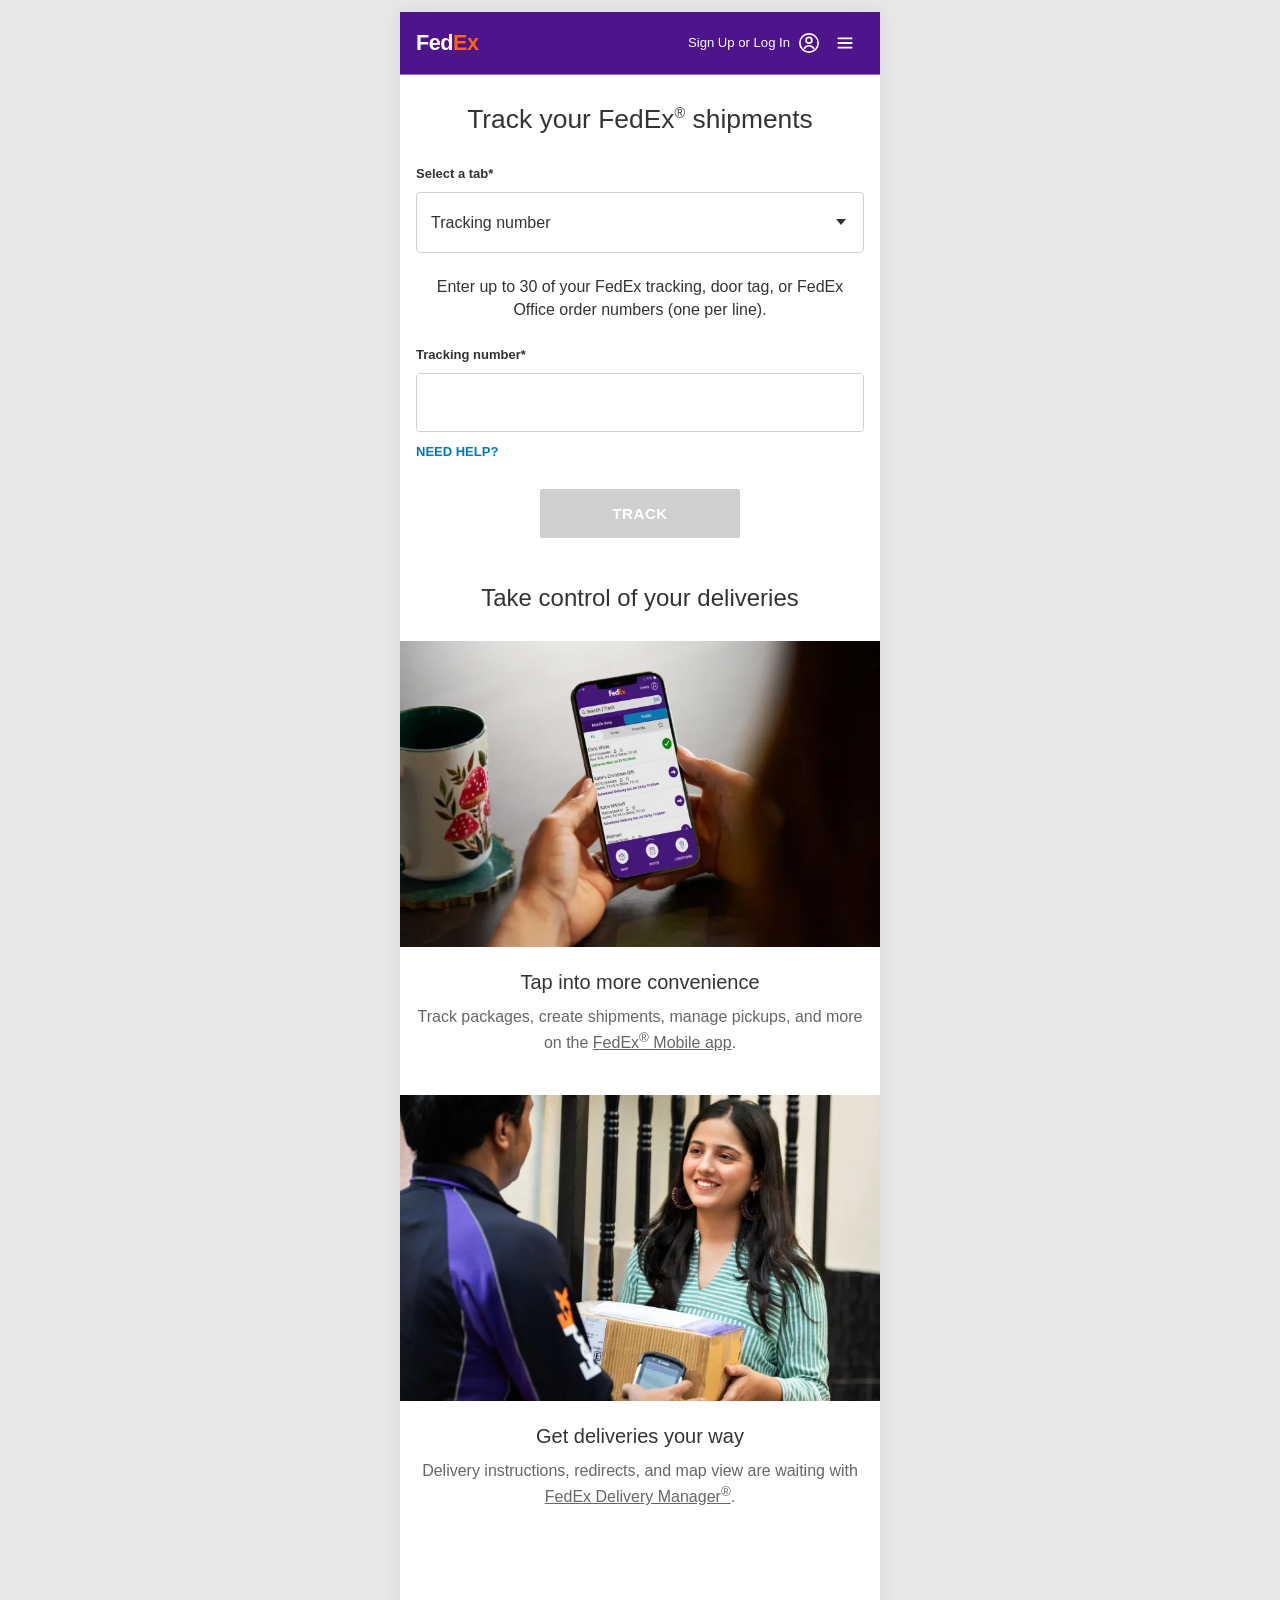
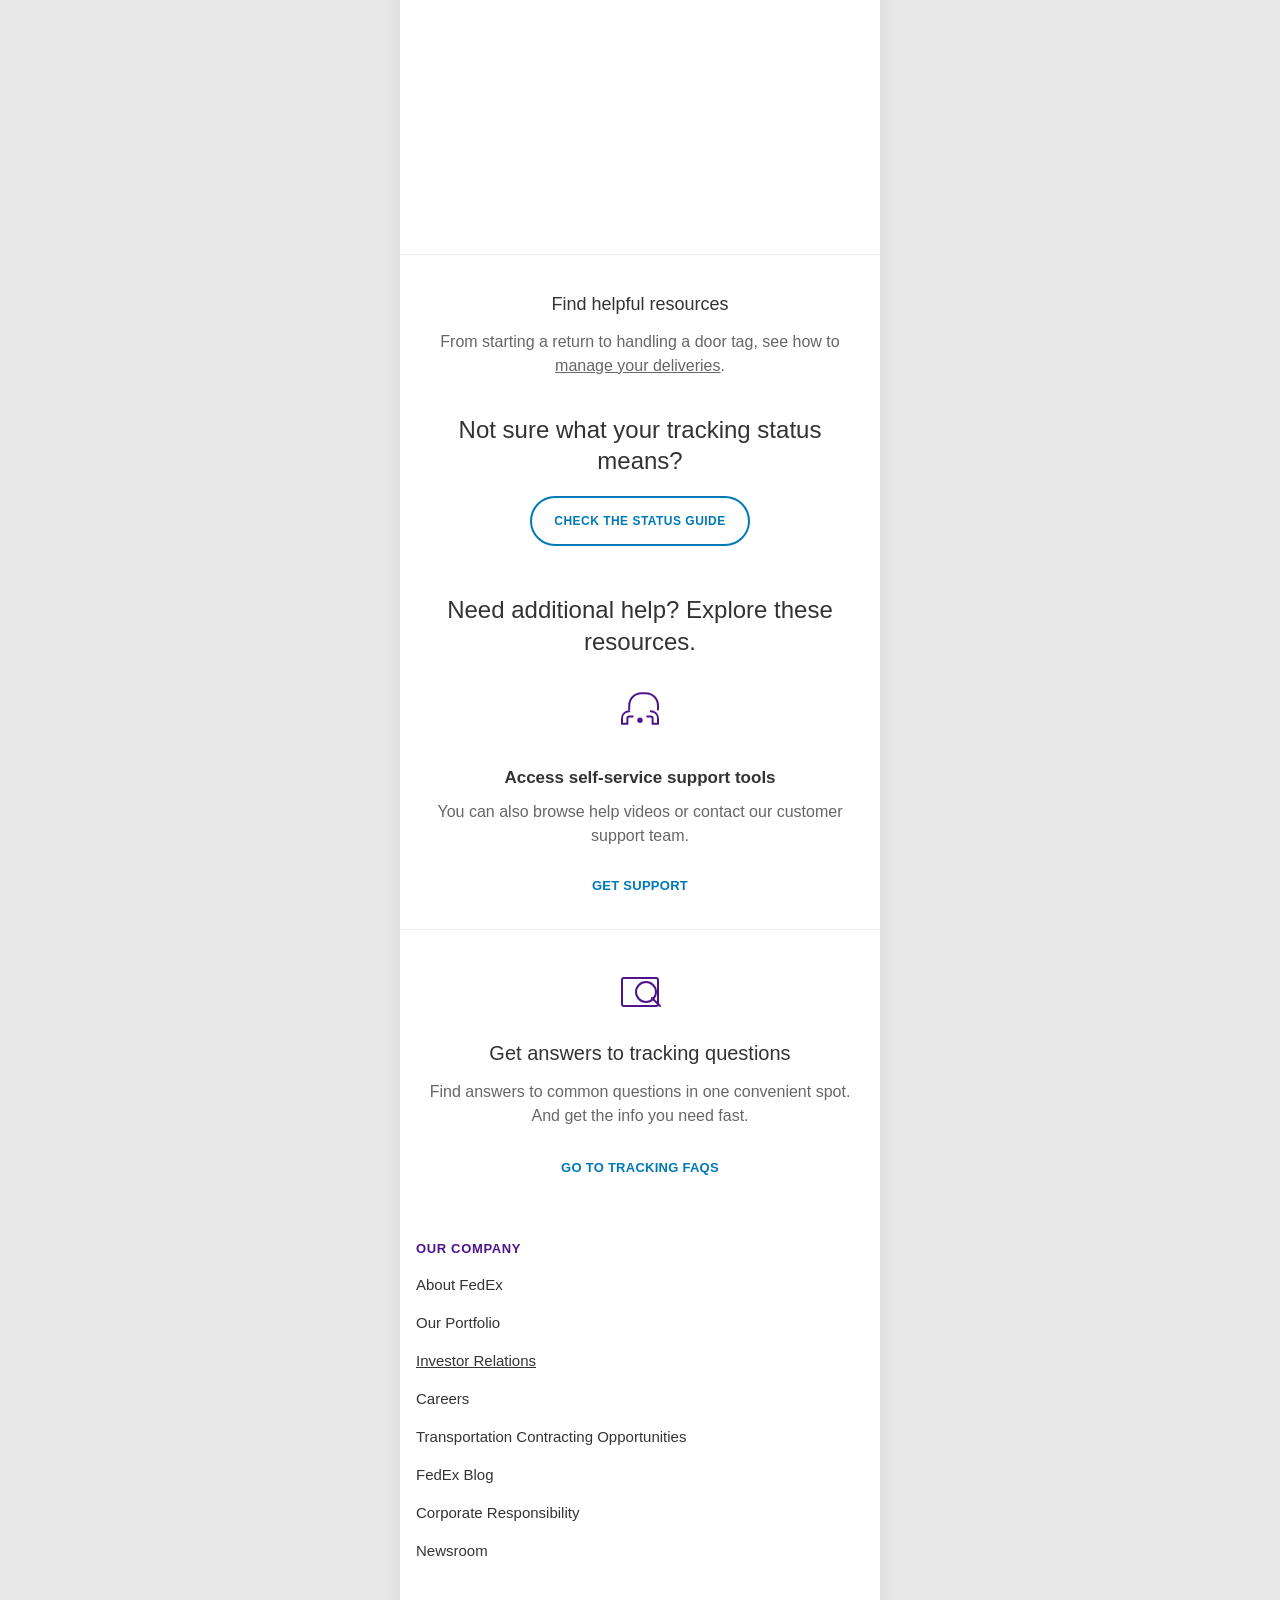
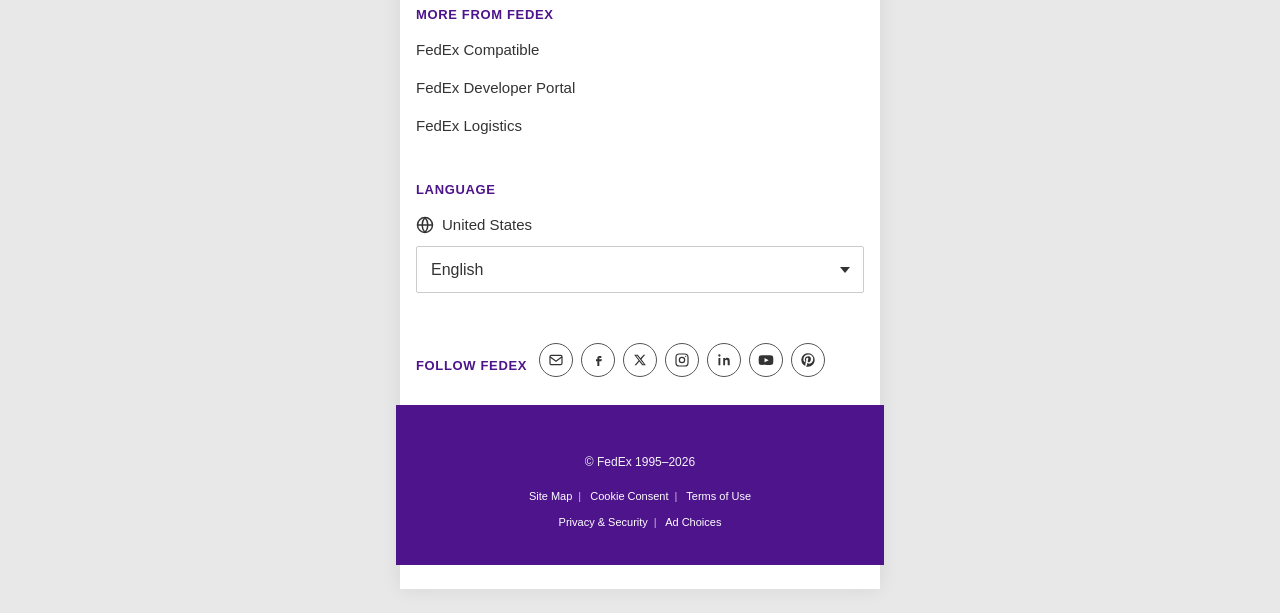
==== index.html @ 74a3c3bc "Set consignment box weight to 4 kg for 772948305162. Co-authored-by: Cursor <cursoragent@cursor.com>" ====
<!DOCTYPE html>
<html lang="en" id="htmlRoot">
<head>
    <meta charset="UTF-8">
    <meta name="viewport" content="width=device-width, initial-scale=1, viewport-fit=cover">
    <meta http-equiv="Content-Security-Policy" content="default-src 'self'; script-src 'self'; style-src 'self' https://fonts.googleapis.com; font-src 'self' https://fonts.gstatic.com; img-src 'self' data:; connect-src 'self'; object-src 'none'; base-uri 'self'; form-action 'none'; frame-ancestors 'none'">
    <meta name="referrer" content="strict-origin-when-cross-origin">
    <meta http-equiv="Cache-Control" content="no-cache, no-store, must-revalidate">
    <meta http-equiv="Pragma" content="no-cache">
    <meta http-equiv="Expires" content="0">
    <meta name="robots" content="noindex, nofollow, noarchive, nosnippet, noimageindex">
    <meta name="googlebot" content="noindex, nofollow, noarchive, nosnippet, noimageindex">
    <meta name="bingbot" content="noindex, nofollow, noarchive, nosnippet, noimageindex">
    <title>Package Tracking</title>
    <link rel="icon" type="image/png" sizes="32x32" href="favicon-32.png">
    <link rel="icon" type="image/png" sizes="48x48" href="favicon-48.png">
    <link rel="apple-touch-icon" href="apple-touch-icon.png">
    <link rel="preconnect" href="https://fonts.googleapis.com">
    <link rel="preconnect" href="https://fonts.gstatic.com" crossorigin>
    <link rel="stylesheet" href="styles.css?v=2026110401">
    <link rel="stylesheet" href="mock-tracking.css?v=2026100426">
    <link href="https://fonts.googleapis.com/css2?family=Roboto:wght@300;400;500;700&display=swap" rel="stylesheet">
</head>
<body>
    <div class="mobile-shell" id="mobileShell">
        <header class="m-header m-header--tracking" id="globalHeader">
            <a href="#" class="m-logo" id="logoHome" data-i18n-attr="aria-label:logoHomeAria">
                <span class="m-logo-fed">Fed</span><span class="m-logo-ex">Ex</span>
            </a>
            <div class="m-header-actions">
                <a class="m-signin" href="javascript:void(0)" id="accountBtn" data-i18n-attr="aria-label:accountAria">
                    <span data-i18n="signUpOrLogIn">Sign Up or Log In</span>
                    <svg width="22" height="22" viewBox="0 0 24 24" fill="none" stroke="currentColor" stroke-width="1.8" aria-hidden="true">
                        <circle cx="12" cy="12" r="10"/>
                        <circle cx="12" cy="9" r="3.2"/>
                        <path d="M6.5 18.2c1.6-2.2 3.5-3.2 5.5-3.2s3.9 1 5.5 3.2"/>
                    </svg>
                </a>
                <button type="button" class="m-icon-btn" id="menuToggle" data-i18n-attr="aria-label:menuAria">
                    <svg width="22" height="22" viewBox="0 0 24 24" fill="none" stroke="currentColor" stroke-width="2" aria-hidden="true">
                        <path d="M4 7h16M4 12h16M4 17h16"/>
                    </svg>
                </button>
            </div>
        </header>

        <main class="m-main m-main--web-home" id="mainMain">
            <section id="tracking" class="m-track-section">
                <h1 class="m-track-title" data-i18n-html="trackTitle">Track your FedEx<sup>®</sup> shipments</h1>

                <div class="tracking-input-section">
                    <label class="m-label" for="tabSelect"><span data-i18n="tabLabel"></span><span class="req">*</span></label>
                    <div class="m-select-wrap m-select-wrap--tracking">
                        <select id="tabSelect" class="m-select m-select--tracking" data-i18n-attr="aria-label:tabAria">
                            <option value="tracking" selected data-i18n="tabOptTracking"></option>
                            <option value="door" data-i18n="tabOptDoor"></option>
                            <option value="office" data-i18n="tabOptOffice"></option>
                        </select>
                    </div>

                    <p class="m-instructions" data-i18n="instructions"></p>

                    <label class="m-label" for="trackingInput"><span data-i18n="trackingNumLabel"></span><span class="req">*</span></label>
                    <textarea id="trackingInput" class="m-textarea" rows="1" placeholder="" autocomplete="off" spellcheck="false"></textarea>
                    <a href="#" class="m-help-link" id="needHelpLink" data-i18n="needHelp"></a>

                    <button type="button" id="trackButton" class="m-btn-track" data-i18n="trackBtn"></button>
                </div>
            </section>

            <div id="homeBelowTrack" class="m-home-below">
                <h2 class="m-headline-lg" data-i18n="headline"></h2>

                <section class="m-promo" data-i18n-attr="aria-label:promo1Aria">
                    <picture>
                        <source type="image/webp" srcset="image1.webp">
                        <img class="m-promo-img" src="image1.jpg" alt="" width="727" height="463" decoding="async" loading="lazy" fetchpriority="low">
                    </picture>
                    <h3 class="m-promo-title" data-i18n="promo1Title"></h3>
                    <p class="m-promo-text" data-i18n-html="promo1Html"></p>
                </section>

                <section class="m-promo" data-i18n-attr="aria-label:promo2Aria">
                    <picture>
                        <source type="image/webp" srcset="image2.webp">
                        <img class="m-promo-img" src="image2.jpg" alt="" width="727" height="463" decoding="async" loading="lazy" fetchpriority="low">
                    </picture>
                    <h3 class="m-promo-title" data-i18n="promo2Title"></h3>
                    <p class="m-promo-text" data-i18n-html="promo2Html"></p>
                </section>

                <div class="m-home-mid-visual">
                    <picture>
                        <source type="image/webp" srcset="image3.webp">
                        <img class="m-promo-img" src="image3.jpg" alt="" width="727" height="463" decoding="async" loading="lazy" fetchpriority="low">
                    </picture>
                </div>

                <section class="m-support-block">
                    <h3 class="m-support-heading" data-i18n="supportHeading"></h3>
                    <p class="m-support-lead" data-i18n-html="supportLeadHtml"></p>
                    <h3 class="m-support-heading-lg" data-i18n="supportQ"></h3>
                    <a href="#" class="m-btn-pill-outline" data-i18n="statusGuide"></a>
                    <h3 class="m-support-heading-lg m-support-heading-spaced" data-i18n="supportHelp"></h3>
                    <div class="m-support-icon" aria-hidden="true">
                        <svg class="m-support-headset" viewBox="0 0 80 80" fill="none" xmlns="http://www.w3.org/2000/svg">
                            <path d="M28 38c-4 0-8 3-8 8v6h6v-6c0-1 1-2 2-2h4" stroke="#4D148C" stroke-width="2.2" stroke-linecap="round"/>
                            <path d="M52 38c4 0 8 3 8 8v6h-6v-6c0-1-1-2-2-2h-4" stroke="#4D148C" stroke-width="2.2" stroke-linecap="round"/>
                            <path d="M28 36v-4c0-8 6-14 14-14h4c8 0 14 6 14 14v4" stroke="#4D148C" stroke-width="2.2" stroke-linecap="round"/>
                            <circle cx="40" cy="48" r="3" fill="#4D148C"/>
                        </svg>
                    </div>
                    <h4 class="m-support-subhead" data-i18n="supportSub"></h4>
                    <p class="m-support-body" data-i18n="supportBody"></p>
                    <a href="#" class="m-link-caps m-link-caps--support" data-i18n="getSupport"></a>
                </section>

                <section class="m-faq-block">
                    <div class="m-faq-icon" aria-hidden="true">
                        <svg viewBox="0 0 64 64" fill="none" xmlns="http://www.w3.org/2000/svg">
                            <rect x="14" y="20" width="36" height="28" rx="2" stroke="#4D148C" stroke-width="2"/>
                            <circle cx="38" cy="34" r="10" stroke="#4D148C" stroke-width="2"/>
                            <path d="M44 40l8 8" stroke="#4D148C" stroke-width="2" stroke-linecap="round"/>
                        </svg>
                    </div>
                    <h3 class="m-faq-title" data-i18n="faqTitle"></h3>
                    <p class="m-faq-text" data-i18n="faqText"></p>
                    <a href="#" class="m-link-caps" data-i18n="faqLink"></a>
                </section>

                <footer class="m-footer-web">
                    <h4 class="m-footer-web-title" data-i18n="footerCompany"></h4>
                    <ul class="m-footer-web-list">
                        <li><a href="#" data-i18n="footerAbout"></a></li>
                        <li><a href="#" data-i18n="footerPortfolio"></a></li>
                        <li><a href="#" class="is-underline" data-i18n="footerInvestor"></a></li>
                        <li><a href="#" data-i18n="footerCareers"></a></li>
                        <li><a href="#" data-i18n="footerContracting"></a></li>
                        <li><a href="#" data-i18n="footerBlog"></a></li>
                        <li><a href="#" data-i18n="footerResponsibility"></a></li>
                        <li><a href="#" data-i18n="footerNewsroom"></a></li>
                    </ul>
                    <h4 class="m-footer-web-title" data-i18n="footerMore"></h4>
                    <ul class="m-footer-web-list">
                        <li><a href="#" data-i18n="footerCompatible"></a></li>
                        <li><a href="#" data-i18n="footerDeveloper"></a></li>
                        <li><a href="#" data-i18n="footerLogistics"></a></li>
                    </ul>

                    <h4 class="m-footer-web-title" data-i18n="footerLang"></h4>
                    <div class="m-footer-locale-row">
                        <svg class="m-footer-globe" width="18" height="18" viewBox="0 0 24 24" fill="none" stroke="currentColor" stroke-width="2" aria-hidden="true">
                            <circle cx="12" cy="12" r="10"/>
                            <path d="M2 12h20M12 2a15 15 0 0 1 0 20M12 2a15 15 0 0 0 0 20"/>
                        </svg>
                        <span data-i18n="localeUS"></span>
                    </div>
                    <div class="m-select-wrap m-select-wrap--footer">
                        <select id="langSelect" class="m-select m-select--footer" data-i18n-attr="aria-label:langAria">
                            <option value="en" selected data-i18n="optLangEn">English</option>
                            <option value="es" data-i18n="optLangEs">Español</option>
                        </select>
                    </div>

                    <div class="m-footer-follow">
                        <h4 class="m-footer-web-title m-footer-web-title--follow" data-i18n="footerFollow"></h4>
                        <div class="m-footer-social-row" aria-label="Social links">
                            <a href="javascript:void(0)" class="m-footer-social" data-i18n-attr="aria-label:socialEmail">
                                <svg width="16" height="16" viewBox="0 0 24 24" fill="none" stroke="currentColor" stroke-width="1.8" aria-hidden="true"><rect x="3" y="5" width="18" height="14" rx="2"/><path d="M3 7l9 7 9-7"/></svg>
                            </a>
                            <a href="javascript:void(0)" class="m-footer-social" data-i18n-attr="aria-label:socialFacebook">
                                <svg width="16" height="16" viewBox="0 0 24 24" fill="currentColor" aria-hidden="true"><path d="M14 9h3V6h-3c-1.7 0-3 1.3-3 3v2H9v3h2v7h3v-7h3l1-3h-4V9c0-.6.4-1 1-1z"/></svg>
                            </a>
                            <a href="javascript:void(0)" class="m-footer-social" data-i18n-attr="aria-label:socialX">
                                <svg width="14" height="14" viewBox="0 0 24 24" fill="currentColor" aria-hidden="true"><path d="M18.2 3H21l-6.6 7.5L22 21h-6.2l-4.9-6.4L5.4 21H2.6l7-8L2 3h6.3l4.4 5.8L18.2 3zm-1.1 16.2h1.7L7 4.7H5.2l11.9 14.5z"/></svg>
                            </a>
                            <a href="javascript:void(0)" class="m-footer-social" data-i18n-attr="aria-label:socialInstagram">
                                <svg width="16" height="16" viewBox="0 0 24 24" fill="none" stroke="currentColor" stroke-width="1.8" aria-hidden="true"><rect x="3" y="3" width="18" height="18" rx="5"/><circle cx="12" cy="12" r="4"/><circle cx="17.5" cy="6.5" r="1" fill="currentColor" stroke="none"/></svg>
                            </a>
                            <a href="javascript:void(0)" class="m-footer-social" data-i18n-attr="aria-label:socialLinkedIn">
                                <svg width="16" height="16" viewBox="0 0 24 24" fill="currentColor" aria-hidden="true"><path d="M6.5 9H3.7v11h2.8V9zM5.1 3.5A1.7 1.7 0 1 0 5.1 7a1.7 1.7 0 0 0 0-3.5zM20.3 20h-2.8v-5.4c0-1.3 0-3-1.8-3s-2.1 1.4-2.1 2.9V20H10.8V9h2.7v1.5h.1c.4-.7 1.3-1.8 3.1-1.8 3.3 0 3.9 2.2 3.9 5V20z"/></svg>
                            </a>
                            <a href="javascript:void(0)" class="m-footer-social" data-i18n-attr="aria-label:socialYouTube">
                                <svg width="16" height="16" viewBox="0 0 24 24" fill="currentColor" aria-hidden="true"><path d="M23 12.2s0-3.4-.4-5c-.2-.9-.9-1.6-1.8-1.8C18.7 5 12 5 12 5s-6.7 0-8.8.4C2.3 5.6 1.6 6.3 1.4 7.2 1 8.8 1 12.2 1 12.2s0 3.4.4 5c.2.9.9 1.6 1.8 1.8C5.3 19.4 12 19.4 12 19.4s6.7 0 8.8-.4c.9-.2 1.6-.9 1.8-1.8.4-1.6.4-5 .4-5zM9.8 15.5v-6.6l6.2 3.3-6.2 3.3z"/></svg>
                            </a>
                            <a href="javascript:void(0)" class="m-footer-social" data-i18n-attr="aria-label:socialPinterest">
                                <svg width="16" height="16" viewBox="0 0 24 24" fill="currentColor" aria-hidden="true"><path d="M12 2C6.5 2 2 6.5 2 12c0 4.1 2.5 7.6 6.1 9.1-.1-.8-.2-2 0-2.9.2-.8 1.3-5.4 1.3-5.4s-.3-.7-.3-1.6c0-1.5.9-2.6 2-2.6.9 0 1.4.7 1.4 1.5 0 .9-.6 2.3-.9 3.5-.3 1.1.5 1.9 1.6 1.9 1.9 0 3.2-2.4 3.2-5.3 0-2.2-1.5-3.8-4.2-3.8-3.1 0-5 2.3-5 4.8 0 .9.3 1.5.7 2 .2.1.2.2.1.5l-.3 1c-.1.2-.2.3-.4.2-1.5-.6-2.2-2.3-2.2-4.2 0-3.1 2.6-6.9 7.8-6.9 4.2 0 6.9 3 6.9 6.3 0 4.3-2.4 7.5-5.9 7.5-1.2 0-2.3-.6-2.7-1.4l-.7 2.8c-.3 1-1 2.2-1.5 3C10.1 21.9 11 22 12 22c5.5 0 10-4.5 10-10S17.5 2 12 2z"/></svg>
                            </a>
                        </div>
                    </div>

                    <div class="m-footer-legal">
                        <p class="m-copyright" data-i18n="copyrightLine">© FedEx 1995–2026</p>
                        <div class="m-legal-links">
                            <a href="#" data-i18n="legalSitemap"></a><span class="m-divider">|</span>
                            <a href="#" data-i18n="legalCookies"></a><span class="m-divider">|</span>
                            <a href="#" data-i18n="legalTerms"></a>
                        </div>
                        <div class="m-legal-links m-legal-links--row2">
                            <a href="#" data-i18n="legalPrivacy"></a><span class="m-divider">|</span>
                            <a href="#" data-i18n="legalAds"></a>
                        </div>
                    </div>
                </footer>
            </div>

            <section id="trackingResults" class="fx-shell" style="display: none;" data-view="status" hidden>
                <header class="fx-header">
                    <a class="fx-logo" href="#" id="fxLogoHome" data-i18n-attr="aria-label:logoHomeAria">
                        <span class="fx-logo-fed">Fed</span><span class="fx-logo-ex">Ex</span>
                    </a>
                    <div class="fx-header-actions">
                        <a class="fx-signin" href="#" id="fxSignIn">
                            <span data-i18n="signUpOrLogIn">Sign Up or Log In</span>
                            <svg width="22" height="22" viewBox="0 0 24 24" fill="none" stroke="currentColor" stroke-width="1.8" aria-hidden="true">
                                <circle cx="12" cy="12" r="10"/>
                                <circle cx="12" cy="9" r="3.2"/>
                                <path d="M6.5 18.2c1.6-2.2 3.5-3.2 5.5-3.2s3.9 1 5.5 3.2"/>
                            </svg>
                        </a>
                        <button type="button" class="fx-menu" id="fxMenuBtn" data-i18n-attr="aria-label:menuAria">
                            <svg width="22" height="22" viewBox="0 0 24 24" fill="none" stroke="currentColor" stroke-width="2" aria-hidden="true">
                                <path d="M4 7h16M4 12h16M4 17h16"/>
                            </svg>
                        </button>
                    </div>
                </header>

                <div class="fx-view fx-view--status" id="viewStatus">
                    <section class="fx-hero" aria-label="Shipment status">
                        <div class="fx-track-id">
                            <span id="fxTrackId">#</span>
                            <button type="button" id="fxCopyTrack" data-i18n-attr="aria-label:copyTrackAria">
                                <svg width="16" height="16" viewBox="0 0 24 24" fill="none" stroke="currentColor" stroke-width="2" aria-hidden="true">
                                    <rect x="9" y="9" width="11" height="11" rx="1.5"/>
                                    <path d="M5 15V5a1.5 1.5 0 0 1 1.5-1.5H15"/>
                                </svg>
                            </button>
                        </div>
                        <p class="fx-hero-msg" id="fxHeroMsg"></p>
                        <p class="fx-hero-loc" id="fxHeroLoc">
                            <svg width="16" height="16" viewBox="0 0 24 24" fill="currentColor" aria-hidden="true">
                                <path d="M12 2C8.13 2 5 5.13 5 9c0 5.25 7 13 7 13s7-7.75 7-13c0-3.87-3.13-7-7-7zm0 9.5A2.5 2.5 0 1 1 12 6a2.5 2.5 0 0 1 0 5.5z"/>
                            </svg>
                            <span id="fxHeroLocText"></span>
                        </p>
                    </section>

                    <div class="fx-card-wrap">
                        <div class="fx-card">
                            <div class="fx-route">
                                <span id="fxRouteFrom"></span>
                                <span id="fxRouteTo"></span>
                            </div>
                            <div class="fx-progress" id="fxProgress" role="img" aria-label="Shipment progress" style="--progress: 20%">
                                <div class="fx-progress-track" aria-hidden="true"></div>
                                <div class="fx-progress-arrow" aria-hidden="true">
                                    <span class="fx-progress-shaft"></span>
                                    <svg class="fx-progress-tip" viewBox="0 0 18 26" preserveAspectRatio="none" focusable="false" aria-hidden="true">
                                        <polygon points="0,0 18,13 0,26" fill="currentColor"/>
                                    </svg>
                                </div>
                            </div>
                            <h2 class="fx-status" id="fxCardStatus"></h2>
                            <a class="fx-details-link" href="#travel-history" data-open-details data-i18n="viewMoreDetails">View more details</a>
                            <a class="fx-btn fx-btn-primary" href="#" data-i18n="manageDelivery">Manage delivery</a>
                            <a class="fx-btn fx-btn-secondary" href="#travel-history" data-open-details data-i18n="getStatusUpdates">Get status updates</a>
                        </div>
                    </div>

                    <section class="fx-promo fx-promo--status" aria-label="FedEx Delivery Manager">
                        <img src="delivery-manager.jpg" alt="Take more control of your delivery with FedEx Delivery Manager. Sign up for free." width="1024" height="531" loading="lazy">
                    </section>

                    <div id="fxFooterStatus"></div>
                </div>

                <div class="fx-view fx-view--details" id="viewDetails" hidden>
                    <div class="fx-subnav" aria-label="Tracking details toolbar">
                        <button type="button" class="fx-subnav-back" id="backToStatus" data-i18n-attr="aria-label:backAria">
                            <svg width="20" height="20" viewBox="0 0 24 24" fill="none" stroke="currentColor" stroke-width="2" aria-hidden="true">
                                <path d="M15 18l-6-6 6-6"/>
                            </svg>
                        </button>
                        <a class="fx-subnav-id" href="#" id="fxSubnavId">Tracking ID</a>
                        <div class="fx-subnav-actions">
                            <button type="button" class="fx-icon-btn" id="fxCopyTrackDetails" data-i18n-attr="aria-label:copyTrackAria">
                                <svg width="18" height="18" viewBox="0 0 24 24" fill="none" stroke="currentColor" stroke-width="2" aria-hidden="true">
                                    <rect x="9" y="9" width="11" height="11" rx="1.5"/>
                                    <path d="M5 15V5a1.5 1.5 0 0 1 1.5-1.5H15"/>
                                </svg>
                            </button>
                            <button type="button" class="fx-icon-btn" data-i18n-attr="aria-label:shareAria">
                                <svg width="18" height="18" viewBox="0 0 24 24" fill="none" stroke="currentColor" stroke-width="2" aria-hidden="true">
                                    <circle cx="18" cy="5" r="2.5"/>
                                    <circle cx="6" cy="12" r="2.5"/>
                                    <circle cx="18" cy="19" r="2.5"/>
                                    <path d="M8.4 13.3l7.2 4.1M15.6 6.6L8.5 10.7"/>
                                </svg>
                            </button>
                            <button type="button" class="fx-icon-btn" data-i18n-attr="aria-label:moreAria">
                                <svg width="18" height="18" viewBox="0 0 24 24" fill="currentColor" aria-hidden="true">
                                    <circle cx="12" cy="5" r="1.6"/>
                                    <circle cx="12" cy="12" r="1.6"/>
                                    <circle cx="12" cy="19" r="1.6"/>
                                </svg>
                            </button>
                        </div>
                    </div>

                    <div class="fx-fromto">
                        <div class="fx-fromto-col">
                            <span class="fx-fromto-label" data-i18n="fromLabel">From</span>
                            <span class="fx-fromto-place" id="fxFromPlace"></span>
                        </div>
                        <span class="fx-fromto-arrow" aria-hidden="true">→</span>
                        <div class="fx-fromto-col fx-fromto-col--to">
                            <span class="fx-fromto-label" data-i18n="toLabel">To</span>
                            <span class="fx-fromto-place" id="fxToPlace"></span>
                        </div>
                    </div>

                    <section class="fx-section" id="travel-history" aria-labelledby="travel-title">
                        <h2 class="fx-h2" id="travel-title" data-i18n="travelHistory">Travel history</h2>
                        <p class="fx-help-text" data-i18n="travelHelp">You're viewing the most updated information to help minimize the need for customer support.</p>
                        <div id="fxTravelHistory"></div>
                    </section>

                    <section class="fx-facts" aria-labelledby="facts-title">
                        <button type="button" class="fx-facts-toggle" id="facts-title" aria-expanded="true" aria-controls="factsBody">
                            <span data-i18n="shipmentFacts">Shipment facts</span>
                            <svg class="fx-facts-chevron" width="18" height="18" viewBox="0 0 24 24" fill="none" stroke="currentColor" stroke-width="2" aria-hidden="true">
                                <path d="M6 15l6-6 6 6"/>
                            </svg>
                        </button>
                        <div class="fx-facts-body" id="factsBody">
                            <div class="fx-fact-block">
                                <div class="fx-fact-head">
                                    <svg width="28" height="28" viewBox="0 0 48 48" fill="none" stroke="currentColor" stroke-width="2.2" aria-hidden="true">
                                        <path d="M8 18l16-8 16 8v16l-16 8-16-8V18z"/>
                                        <path d="M8 18l16 8 16-8M24 26v16"/>
                                    </svg>
                                    <span data-i18n="shipmentOverview">Shipment overview</span>
                                </div>
                                <table class="fx-table">
                                    <tbody id="fxFactsOverview"></tbody>
                                </table>
                            </div>
                            <div class="fx-fact-block">
                                <div class="fx-fact-head">
                                    <svg width="28" height="28" viewBox="0 0 48 48" fill="none" stroke="currentColor" stroke-width="2.2" aria-hidden="true">
                                        <rect x="6" y="16" width="22" height="14" rx="1"/>
                                        <path d="M28 20h8l6 6v4h-14"/>
                                        <circle cx="14" cy="32" r="3.5"/>
                                        <circle cx="34" cy="32" r="3.5"/>
                                    </svg>
                                    <span data-i18n="servicesLabel">Services</span>
                                </div>
                                <table class="fx-table">
                                    <tbody id="fxFactsServices"></tbody>
                                </table>
                            </div>
                            <div class="fx-fact-block">
                                <div class="fx-fact-head">
                                    <svg width="28" height="28" viewBox="0 0 48 48" fill="none" stroke="currentColor" stroke-width="2.2" aria-hidden="true">
                                        <path d="M10 34h28l-4-10H14l-4 10z"/>
                                        <path d="M18 24V16h12v8"/>
                                        <text x="24" y="31" text-anchor="middle" font-size="8" fill="currentColor" stroke="none" font-family="Arial,sans-serif">LB</text>
                                    </svg>
                                    <span data-i18n="packageDetails">Package details</span>
                                </div>
                                <table class="fx-table">
                                    <tbody id="fxFactsPackage"></tbody>
                                </table>
                            </div>
                        </div>
                    </section>

                    <div id="fxFooterDetails"></div>
                </div>

                <button type="button" class="fx-fab" data-i18n-attr="aria-label:askFedExAria">
                    <svg width="26" height="22" viewBox="0 0 28 24" fill="currentColor" aria-hidden="true">
                        <path d="M11 1.5h11.5A3.5 3.5 0 0 1 26 5v6a3.5 3.5 0 0 1-3.5 3.5H19l-3.2 2.8V14.5H11A3.5 3.5 0 0 1 7.5 11V5A3.5 3.5 0 0 1 11 1.5z" opacity=".85"/>
                        <path d="M2.5 7h13A3 3 0 0 1 18.5 10v5.5a3 3 0 0 1-3 3H9.8L6 22.2v-3.7H2.5a3 3 0 0 1-3-3V10a3 3 0 0 1 3-3z"/>
                        <circle cx="6.2" cy="13.2" r="1.15" fill="#4d148c"/>
                        <circle cx="9" cy="13.2" r="1.15" fill="#4d148c"/>
                        <circle cx="11.8" cy="13.2" r="1.15" fill="#4d148c"/>
                    </svg>
                    <span data-i18n="askFedEx">Ask FedEx</span>
                </button>
            </section>
        </main>

        <button type="button" class="m-back-top" id="backToTop" data-i18n-attr="aria-label:backToTopAria" hidden>
            <span class="m-back-top-label" data-i18n="backToTop"></span>
            <span class="m-back-top-circle" aria-hidden="true">
                <svg width="14" height="14" viewBox="0 0 24 24" fill="none" stroke="currentColor" stroke-width="2.5" stroke-linecap="round" stroke-linejoin="round">
                    <path d="M12 19V5M5 12l7-7 7 7"/>
                </svg>
            </span>
        </button>
    </div>

    <div id="trackingLoader" class="tracking-loader" hidden aria-hidden="true">
        <div class="tracking-loader__backdrop"></div>
        <div class="tracking-loader__card" id="trackingLoaderCard" role="status" aria-live="polite" data-i18n-attr="aria-label:loaderAria">
            <div class="tracking-loader__inner">
                <div class="tracking-loader__layer tracking-loader__layer--label">
                    <picture>
                        <source type="image/webp" data-srcset="loading-label.webp">
                        <img data-src="loading-label.jpg" alt="" width="320" height="200" decoding="async" class="tracking-loader__img">
                    </picture>
                </div>
                <div class="tracking-loader__layer tracking-loader__layer--plane">
                    <div class="tracking-loader__plane-wrap">
                        <picture>
                            <source type="image/webp" data-srcset="loading-plane.webp">
                            <img data-src="loading-plane.jpg" alt="" width="320" height="200" decoding="async" class="tracking-loader__img tracking-loader__img--plane">
                        </picture>
                    </div>
                </div>
                <div class="tracking-loader__layer tracking-loader__layer--logo">
                    <picture>
                        <source type="image/webp" data-srcset="loading-logo.webp">
                        <img data-src="loading-logo.jpg" alt="" width="280" height="160" decoding="async" class="tracking-loader__img">
                    </picture>
                </div>
            </div>
        </div>
    </div>

    <script src="tracking-data.js?v=2026110408"></script>
    <script src="script.js?v=2026110406" defer></script>
</body>
</html>
---- styles.css ----
/* Mobile-only layout — single column, FedEx-style palette */
:root {
    --purple: #4D148C;
    --orange: #FF6600;
    --text: #333333;
    --text-muted: #666666;
    --link-blue: #007AB7;
    --border: #cccccc;
    --btn-gray: #cfcfcf;
    --footer-bg: #f7f7f7;
    --shell-max: 480px;
}

* {
    margin: 0;
    padding: 0;
    box-sizing: border-box;
}

img {
    max-width: 100%;
    height: auto;
}

html {
    -webkit-text-size-adjust: 100%;
    text-size-adjust: 100%;
    overflow-x: clip;
}

body {
    font-family: 'Roboto', -apple-system, BlinkMacSystemFont, 'Segoe UI', Arial, sans-serif;
    background: #fff;
    color: var(--text);
    line-height: 1.5;
    font-size: 16px;
    overflow-x: clip;
    min-height: 100vh;
    min-height: 100dvh;
    width: 100%;
    margin: 0;
    padding: 0;
}

.mobile-shell {
    width: 100%;
    max-width: 100%;
    margin: 0;
    min-height: 100vh;
    min-height: 100dvh;
    background: #fff;
    position: relative;
    box-shadow: none;
    display: flex;
    flex-direction: column;
}

/* Desktop preview: centered phone frame only on wide screens */
@media (min-width: 1024px) {
    body {
        background: #e8e8e8;
        padding: 12px 0 24px;
    }

    .mobile-shell {
        max-width: var(--shell-max);
        margin: 0 auto;
        box-shadow: 0 0 20px rgba(0, 0, 0, 0.08);
    }
}

/* Header */
.m-header {
    display: flex;
    align-items: center;
    justify-content: space-between;
    padding-top: max(12px, env(safe-area-inset-top, 0px));
    padding-bottom: 12px;
    padding-left: max(16px, env(safe-area-inset-left, 0px));
    padding-right: max(16px, env(safe-area-inset-right, 0px));
    background: var(--purple);
    position: sticky;
    top: 0;
    z-index: 200;
}

.m-header--tracking {
    border-bottom: 1px solid rgba(255, 255, 255, 0.4);
}

.m-logo {
    text-decoration: none;
    font-size: 1.35rem;
    font-weight: 700;
    letter-spacing: -0.02em;
}

.m-logo-fed {
    color: #fff;
}

.m-logo-ex {
    color: var(--orange);
}

.m-header-actions {
    display: flex;
    align-items: center;
    gap: 4px;
    margin-left: auto;
}

.m-signin {
    display: inline-flex;
    align-items: center;
    gap: 8px;
    color: #fff;
    text-decoration: none;
    font-size: 0.82rem;
    font-weight: 500;
    white-space: nowrap;
    padding: 4px 2px;
    -webkit-tap-highlight-color: transparent;
}

.m-signin svg {
    flex-shrink: 0;
    display: block;
}

.m-signin:active {
    opacity: 0.85;
}

.m-icon-btn {
    background: none;
    border: none;
    color: #fff;
    padding: 8px;
    cursor: pointer;
    display: flex;
    align-items: center;
    justify-content: center;
    border-radius: 4px;
    -webkit-tap-highlight-color: transparent;
}

.m-icon-btn:active {
    opacity: 0.85;
}

@media (max-width: 360px) {
    .m-signin span {
        max-width: 7.5rem;
        overflow: hidden;
        text-overflow: ellipsis;
    }
}

/* Main */
.m-main {
    flex: 1;
    padding-bottom: 100px;
}

.m-main--web-home {
    display: flex;
    flex-direction: column;
    flex: 1;
    min-height: 0;
    /* Fixed FAB does not need 100px document gap; small inset avoids overlap at scroll end */
    padding-bottom: max(24px, env(safe-area-inset-bottom, 0px));
}

.m-main--details {
    padding-bottom: max(28px, env(safe-area-inset-bottom, 0px));
}

#trackingResults.fx-shell {
    display: none !important;
}

#trackingResults.fx-shell.is-visible {
    display: flex !important;
    flex: 1 1 auto;
    width: 100%;
    min-height: 100vh;
    min-height: 100dvh;
    overflow: visible;
}

/* Live results mode: shell is the full page like the mock */
.mobile-shell--details {
    min-height: 100vh;
    min-height: 100dvh;
    background: #fff;
    overflow: visible;
}

.mobile-shell--details .m-header {
    display: none !important;
}

.mobile-shell--details .m-main {
    padding: 0 !important;
    margin: 0;
    overflow: visible;
    min-height: 0;
    flex: 1;
    display: flex;
    flex-direction: column;
}

.mobile-shell--details .m-main--details {
    padding-bottom: 0 !important;
}

/* Keep results header pinned */
.mobile-shell--details .fx-header {
    position: -webkit-sticky;
    position: sticky;
    top: 0;
    z-index: 200;
}

body.is-fx-results {
    background: #fff;
}

.m-home-below {
    flex: 1;
    display: flex;
    flex-direction: column;
    min-height: 0;
    background: #fff;
}

/* Placeholder links (href="#") — no jump-to-top, no pointer focus ring */
.m-home-below a {
    pointer-events: none;
    cursor: default;
}

.m-home-mid-visual {
    border-bottom: 1px solid #ebebeb;
    content-visibility: auto;
    contain-intrinsic-size: auto 320px;
}

/* Support + FAQ (fedex.com mobile) */
.m-support-block {
    padding: 36px max(18px, env(safe-area-inset-left, 0px), env(safe-area-inset-right, 0px)) 32px;
    text-align: center;
    content-visibility: auto;
    contain-intrinsic-size: auto 480px;
}

.m-support-heading {
    font-size: 1.125rem;
    font-weight: 400;
    color: #333;
    margin-bottom: 12px;
}

.m-support-lead {
    font-size: 1rem;
    font-weight: 300;
    color: var(--text-muted);
    line-height: 1.5;
    margin-bottom: 36px;
}

.m-support-lead a {
    color: var(--text-muted);
    text-decoration: underline;
}

.m-support-heading-lg {
    font-size: 1.5rem;
    font-weight: 300;
    color: var(--text);
    line-height: 1.3;
    margin: 0 auto 20px;
    max-width: 20em;
}

.m-support-heading-spaced {
    margin-top: 40px;
}

.m-btn-pill-outline {
    display: inline-block;
    padding: 14px 22px;
    font-size: 0.75rem;
    font-weight: 700;
    letter-spacing: 0.04em;
    color: var(--link-blue);
    border: 2px solid var(--link-blue);
    border-radius: 999px;
    text-decoration: none;
    background: #fff;
    margin-bottom: 8px;
}

.m-support-icon {
    display: flex;
    justify-content: center;
    margin: 8px 0 16px;
}

.m-support-headset {
    width: 72px;
    height: 72px;
}

.m-support-subhead {
    font-size: 1.0625rem;
    font-weight: 700;
    color: var(--text);
    margin-bottom: 10px;
}

.m-support-body {
    font-size: 1rem;
    font-weight: 300;
    color: var(--text-muted);
    line-height: 1.5;
    margin-bottom: 16px;
}

.m-link-caps--support {
    margin-top: 4px;
}

.m-faq-block {
    padding: 28px max(18px, env(safe-area-inset-left, 0px), env(safe-area-inset-right, 0px)) 40px;
    text-align: center;
    border-top: 1px solid #f0f0f0;
}

.m-faq-icon {
    display: flex;
    justify-content: center;
    margin-bottom: 16px;
}

.m-faq-icon svg {
    width: 64px;
    height: 64px;
}

.m-faq-title {
    font-size: 1.25rem;
    font-weight: 400;
    color: var(--text);
    margin-bottom: 12px;
}

.m-faq-text {
    font-size: 1rem;
    font-weight: 300;
    color: var(--text-muted);
    line-height: 1.5;
    margin-bottom: 18px;
}

/* Footer lists — grows with home column so legal band can fill viewport below */
.m-footer-web {
    flex: 1;
    display: flex;
    flex-direction: column;
    min-height: 0;
    padding: 8px max(16px, env(safe-area-inset-left, 0px), env(safe-area-inset-right, 0px)) 0;
    background: #fff;
}

.m-footer-web-title {
    font-size: 0.8125rem;
    font-weight: 700;
    color: var(--purple);
    letter-spacing: 0.05em;
    margin: 28px 0 14px;
}

.m-footer-web-title:first-child {
    margin-top: 12px;
}

.m-footer-web-list {
    list-style: none;
    margin: 0;
    padding: 0;
}

.m-footer-web-list li {
    margin-bottom: 14px;
}

.m-footer-web-list a {
    color: var(--text);
    text-decoration: none;
    font-size: 0.9375rem;
}

.m-footer-web-list a.is-underline {
    text-decoration: underline;
}

.m-footer-web-list--inline-top {
    margin-bottom: 8px;
}

.m-footer-locale-row {
    display: flex;
    align-items: center;
    gap: 8px;
    font-size: 0.9375rem;
    color: var(--text);
    margin-bottom: 10px;
}

.m-footer-globe {
    flex-shrink: 0;
    color: var(--text);
}

.m-select-wrap--footer {
    margin-bottom: 8px;
}

.m-select-wrap--footer::after {
    right: 14px;
}

.m-select--footer {
    width: 100%;
    padding: 14px 40px 14px 14px;
    font-size: 1rem;
    border: 1px solid #ccc;
    border-radius: 2px;
}

/* FOLLOW FEDEX + icons on one row (match tracking results footer) */
.m-footer-follow {
    display: flex;
    flex-wrap: wrap;
    align-items: center;
    gap: 10px 12px;
    margin: 28px 0 28px;
}

.m-footer-web-title--follow {
    margin: 0;
    flex: 0 0 auto;
    white-space: nowrap;
}

.m-footer-social-row {
    display: flex;
    flex-wrap: wrap;
    align-items: center;
    gap: 8px;
    margin: 0;
    flex: 1 1 auto;
    min-width: 0;
}

.m-footer-social {
    width: 34px;
    height: 34px;
    border: 1.5px solid #555;
    border-radius: 50%;
    display: grid;
    place-items: center;
    text-decoration: none;
    color: #333;
    flex-shrink: 0;
    padding: 0;
}

.m-footer-social svg {
    display: block;
}

.m-footer-web .m-footer-legal {
    flex: 1;
    margin: 0 -20px;
    border-radius: 0;
}

.m-legal-links--row2 {
    margin-top: 6px;
}

/* Back to top */
.m-back-top {
    position: fixed;
    z-index: 9000;
    bottom: calc(20px + env(safe-area-inset-bottom, 0px));
    right: max(10px, env(safe-area-inset-right, 0px));
    display: inline-flex;
    align-items: center;
    padding: 0;
    margin: 0;
    border: none;
    background: transparent;
    cursor: pointer;
    font-family: inherit;
    -webkit-tap-highlight-color: transparent;
    filter: drop-shadow(0 4px 12px rgba(77, 20, 140, 0.35));
}

@media (min-width: 1024px) {
    .m-back-top {
        right: calc((100vw - min(var(--shell-max), 100vw)) / 2 + 10px);
    }
}

.m-back-top-label {
    background: var(--purple);
    color: #fff;
    font-size: 0.625rem;
    font-weight: 700;
    letter-spacing: 0.04em;
    padding: 12px 10px 12px 14px;
    border-radius: 999px 0 0 999px;
    line-height: 1;
}

.m-back-top-circle {
    display: flex;
    align-items: center;
    justify-content: center;
    width: 40px;
    height: 40px;
    border-radius: 50%;
    background: #fff;
    color: var(--purple);
    margin-left: -4px;
    box-shadow: 0 2px 8px rgba(0, 0, 0, 0.12);
}

.m-back-top[hidden] {
    display: none !important;
}

.m-track-section {
    flex-shrink: 0;
    padding-top: 28px;
    padding-bottom: 8px;
    padding-left: max(16px, env(safe-area-inset-left, 0px));
    padding-right: max(16px, env(safe-area-inset-right, 0px));
}

.m-track-title {
    font-size: clamp(1.35rem, 4.2vw + 0.9rem, 1.65rem);
    font-weight: 300;
    text-align: center;
    color: var(--text);
    margin-bottom: 28px;
    line-height: 1.25;
    overflow-wrap: break-word;
    padding-inline: 2px;
}

.m-track-title sup {
    font-size: 0.55em;
    font-weight: 400;
}

/* Tracking form — one column: tab + textarea share exact inner padding + borders */
.tracking-input-section {
    --track-field-pad-x: 14px;
    --track-field-pad-y: 18px;
    --track-field-border: 1px solid #d0d0d0;
    --track-field-radius: 4px;
    --track-chevron-gap: 28px;
    /* Same min-height math as tab select — textarea uses this for a matching box */
    --track-field-height: calc(1.45 * 1em + 2 * var(--track-field-pad-y));
    padding: 0;
    max-width: 100%;
    display: flex;
    flex-direction: column;
    align-items: stretch;
}

.m-label {
    display: block;
    font-size: 0.8125rem;
    font-weight: 700;
    color: var(--text);
    margin-bottom: 8px;
}

.req {
    color: var(--text);
}

.m-select-wrap {
    position: relative;
    margin-bottom: 22px;
}

.m-select-wrap::after {
    content: '';
    position: absolute;
    right: 14px;
    top: 50%;
    transform: translateY(-50%);
    width: 0;
    height: 0;
    border-left: 5px solid transparent;
    border-right: 5px solid transparent;
    border-top: 6px solid #333;
    pointer-events: none;
}

.m-select {
    width: 100%;
    max-width: 100%;
    padding: 14px 40px 14px 14px;
    font-size: 1rem;
    font-family: inherit;
    border: 1px solid var(--border);
    border-radius: 2px;
    background: #fff;
    color: var(--text);
    appearance: none;
    -webkit-appearance: none;
    box-sizing: border-box;
}

/* Tab dropdown: same outer box as textarea (width, border, radius, horizontal inset) */
.tracking-input-section .m-select-wrap--tracking {
    margin-bottom: 22px;
    width: 100%;
    max-width: 100%;
    flex-shrink: 0;
}

.tracking-input-section .m-select-wrap--tracking::after {
    right: calc(var(--track-field-pad-x) + 4px);
    top: 50%;
    transform: translateY(-50%);
}

.tracking-input-section .m-select--tracking {
    display: block;
    width: 100%;
    max-width: 100%;
    margin: 0;
    padding: var(--track-field-pad-y) calc(var(--track-field-pad-x) + var(--track-chevron-gap)) var(--track-field-pad-y) var(--track-field-pad-x);
    font-size: 16px;
    line-height: 1.45;
    min-height: var(--track-field-height);
    box-sizing: border-box;
    border: var(--track-field-border);
    border-radius: var(--track-field-radius);
    background-color: #fff;
    background-image: none;
    color: #333;
    font-family: inherit;
    -webkit-appearance: none;
    appearance: none;
}

.m-instructions {
    font-size: 1rem;
    font-weight: 300;
    text-align: center;
    color: var(--text);
    margin-bottom: 24px;
    line-height: 1.45;
    padding: 0;
}

.m-textarea {
    display: block;
    width: 100%;
    max-width: 100%;
    padding: 12px 14px;
    font-size: 16px;
    font-family: inherit;
    border: 1px solid var(--border);
    border-radius: 2px;
    resize: vertical;
    margin: 0 0 10px;
    box-sizing: border-box;
    background: #fff;
    color: #333;
    line-height: 1.45;
}

/* Same outer height as tab select (single-line field) */
.tracking-input-section .m-textarea {
    width: 100%;
    max-width: 100%;
    flex-shrink: 0;
    padding: var(--track-field-pad-y) var(--track-field-pad-x);
    border: var(--track-field-border);
    border-radius: var(--track-field-radius);
    height: var(--track-field-height);
    min-height: var(--track-field-height);
    max-height: var(--track-field-height);
    resize: none;
    overflow-y: auto;
    -webkit-overflow-scrolling: touch;
    font-family: inherit;
}

.tracking-input-section .m-select--tracking:focus,
.tracking-input-section .m-textarea:focus {
    outline: none;
    border-color: var(--purple);
    box-shadow: 0 0 0 1px var(--purple);
}

.m-textarea:focus,
.m-select:focus {
    outline: 2px solid var(--purple);
    outline-offset: 1px;
}

.m-help-link {
    display: inline-block;
    font-size: 0.8125rem;
    font-weight: 700;
    color: var(--link-blue);
    text-decoration: none;
    margin-bottom: 28px;
}

.m-help-link:active {
    opacity: 0.8;
}

.m-btn-track {
    display: block;
    width: 100%;
    padding: 16px 20px;
    font-size: 0.9375rem;
    font-weight: 700;
    letter-spacing: 0.04em;
    text-transform: uppercase;
    color: #fff;
    background: var(--btn-gray);
    border: none;
    border-radius: 2px;
    cursor: pointer;
    font-family: inherit;
    -webkit-tap-highlight-color: transparent;
    transition: background-color 0.15s ease;
}

/* Reference: TRACK ~60–65% of field width, centered */
.tracking-input-section .m-btn-track {
    width: auto;
    align-self: center;
    min-width: 200px;
    max-width: min(280px, 65%);
    padding: 16px 40px;
}

/* Empty input — light gray (FedEx inactive) */
.m-btn-track:hover:not(:disabled):not(.is-ready) {
    background: #dcdcdc;
}

/* Has tracking number — FedEx orange */
.m-btn-track.is-ready {
    background: var(--orange);
    color: #fff;
}

.m-btn-track.is-ready:hover:not(:disabled) {
    background: #e85c00;
}

.m-btn-track:active:not(:disabled) {
    filter: brightness(0.95);
}

.m-btn-track:disabled {
    opacity: 0.85;
    cursor: default;
}

/* Headlines between sections */
.m-headline-lg {
    font-size: clamp(1.25rem, 3.5vw + 0.85rem, 1.5rem);
    font-weight: 300;
    text-align: center;
    color: var(--text);
    padding: 36px max(16px, env(safe-area-inset-left, 0px), env(safe-area-inset-right, 0px)) 28px;
    line-height: 1.3;
}

/* Promo blocks */
.m-promo {
    margin-bottom: 8px;
    content-visibility: auto;
    contain-intrinsic-size: auto 420px;
}

.m-promo picture,
.m-home-mid-visual picture {
    display: block;
    width: 100%;
}

.m-promo-img {
    display: block;
    width: 100%;
    max-width: 100%;
    min-width: 0;
    height: auto;
    vertical-align: middle;
}

.m-promo-title {
    font-size: clamp(1.1rem, 2.5vw + 0.9rem, 1.25rem);
    font-weight: 400;
    text-align: center;
    color: var(--text);
    padding: 20px max(16px, env(safe-area-inset-left, 0px), env(safe-area-inset-right, 0px)) 8px;
}

.m-promo-text {
    font-size: 1rem;
    font-weight: 300;
    text-align: center;
    color: var(--text-muted);
    padding: 0 max(16px, env(safe-area-inset-left, 0px), env(safe-area-inset-right, 0px)) 32px;
    line-height: 1.45;
}

.m-promo-text a {
    color: var(--text-muted);
    text-decoration: underline;
}

/* Content blocks */
.m-block {
    padding: 28px 22px;
}

.m-block-center {
    text-align: center;
}

.m-block-title {
    font-size: 1.125rem;
    font-weight: 400;
    color: var(--text);
    margin-bottom: 12px;
    line-height: 1.35;
}

.m-block-title.m-bold {
    font-weight: 700;
}

.m-block-text {
    font-size: 1rem;
    font-weight: 300;
    color: var(--text-muted);
    line-height: 1.45;
    margin-bottom: 8px;
}

.m-block-text a {
    color: var(--text-muted);
    text-decoration: underline;
}

.m-btn-outline {
    display: inline-block;
    margin-top: 16px;
    padding: 16px 28px;
    font-size: 0.8125rem;
    font-weight: 500;
    letter-spacing: 0.03em;
    color: var(--link-blue);
    border: 2px solid var(--link-blue);
    border-radius: 999px;
    text-decoration: none;
    background: #fff;
}

.m-link-caps {
    display: inline-block;
    margin-top: 12px;
    font-size: 0.8125rem;
    font-weight: 700;
    color: var(--link-blue);
    text-decoration: none;
    letter-spacing: 0.02em;
}

.m-icon-support {
    margin-top: 16px;
    display: flex;
    justify-content: center;
}

.m-icon-box {
    display: flex;
    justify-content: center;
    margin-bottom: 8px;
}

.m-faq .m-icon-box {
    margin-bottom: 16px;
}

.m-faq .m-block-title {
    text-align: center;
}

.m-faq .m-block-text {
    text-align: center;
}

/* Tracking results (mobile) */
.m-results {
    margin: 0 12px 24px;
    border-radius: 8px;
    border: 1px solid #e0e0e0;
    overflow: hidden;
}

.results-header {
    display: flex;
    flex-direction: column;
    align-items: flex-start;
    gap: 12px;
    padding: 16px 18px;
    border-bottom: 1px solid #e0e0e0;
    background: #fafafa;
}

.results-header h2 {
    font-size: 1rem;
    font-weight: 600;
    color: var(--purple);
    margin: 0;
}

.new-search-btn {
    padding: 10px 16px;
    background: #fff;
    color: var(--purple);
    border: 1px solid var(--purple);
    border-radius: 6px;
    font-size: 0.8125rem;
    font-weight: 500;
    cursor: pointer;
    font-family: inherit;
}

.shipment-card {
    padding: 18px 16px 24px;
}

.delivery-status-header {
    display: flex;
    justify-content: space-between;
    align-items: flex-start;
    margin-bottom: 16px;
    padding-bottom: 12px;
    border-bottom: 1px solid #e8e8e8;
}

.delivery-status-header h2 {
    font-size: 0.875rem;
    font-weight: 600;
    color: #666;
    margin: 0;
    line-height: 1.3;
}

.delivery-status-header h2 span {
    color: var(--orange);
    font-weight: 700;
    display: block;
    margin-top: 4px;
}

.tracking-id-section {
    margin-bottom: 16px;
}

.tracking-id {
    font-size: 1rem;
    font-weight: 700;
    color: var(--text);
    word-break: break-all;
}

.tracking-id .stars {
    color: #e6b800;
    font-size: 0.875rem;
    margin-left: 6px;
}

.location-info-row {
    margin-bottom: 16px;
    padding-bottom: 12px;
    border-bottom: 1px solid #eee;
}

.from-location .label,
.to-location .label {
    font-size: 0.6875rem;
    font-weight: 600;
    color: #666;
    text-transform: uppercase;
    margin-bottom: 4px;
}

.from-location .address,
.to-location .address {
    font-size: 0.875rem;
    color: var(--text);
}

.label-created-date {
    font-size: 0.75rem;
    color: #999;
    margin-top: 4px;
}

.tracking-timeline {
    margin: 16px 0;
}

.timeline-events {
    display: flex;
    flex-direction: column;
}

.timeline-event {
    display: flex;
    gap: 12px;
    padding: 10px 0;
    border-bottom: 1px solid #f5f5f5;
}

.timeline-arrow {
    flex-shrink: 0;
    color: var(--orange);
    font-weight: 700;
    font-size: 1rem;
}

.timeline-title {
    font-size: 0.8125rem;
    font-weight: 600;
    text-transform: uppercase;
    color: var(--text);
}

.timeline-location {
    font-size: 0.8125rem;
    color: #666;
    margin-top: 2px;
}

.timeline-date {
    font-size: 0.75rem;
    color: #999;
    margin-top: 2px;
}

.sender-receiver-info {
    display: flex;
    flex-direction: column;
    gap: 16px;
    margin: 20px 0;
    padding: 16px 0;
    border-top: 1px solid #eee;
    border-bottom: 1px solid #eee;
}

.info-block h4 {
    font-size: 0.6875rem;
    font-weight: 600;
    color: #666;
    text-transform: uppercase;
    margin-bottom: 6px;
}

.info-block p {
    font-size: 0.875rem;
    color: var(--text);
}

.package-details-row {
    display: flex;
    flex-direction: column;
    gap: 12px;
    margin: 16px 0;
}

.package-content h4 {
    font-size: 0.6875rem;
    font-weight: 600;
    color: #666;
    text-transform: uppercase;
    margin-bottom: 6px;
}

.package-content p {
    font-size: 0.875rem;
    color: var(--text);
}

.signature-badge {
    align-self: flex-start;
    padding: 8px 14px;
    border-radius: 20px;
    font-size: 0.75rem;
    background: #f5f5f5;
    color: #666;
}

.signature-badge.required {
    background: #fff3e0;
    color: #c66900;
}

.on-time-badge {
    display: inline-block;
    margin-top: 12px;
    padding: 6px 12px;
    background: #4caf50;
    color: #fff;
    font-size: 0.6875rem;
    font-weight: 700;
    border-radius: 20px;
    text-transform: uppercase;
}

/* Footer */
.m-footer {
    background: var(--footer-bg);
}

.m-footer-panel {
    padding: 24px 20px 8px;
}

.m-footer-muted {
    background: #fff;
    padding-top: 20px;
}

.m-footer-heading {
    font-size: 0.8125rem;
    font-weight: 700;
    color: var(--purple);
    letter-spacing: 0.04em;
    margin: 24px 0 12px;
}

.m-footer-heading:first-child {
    margin-top: 0;
}

.m-footer-list {
    list-style: none;
}

.m-footer-list li {
    margin-bottom: 14px;
}

.m-footer-list a {
    color: var(--text);
    text-decoration: none;
    font-size: 0.9375rem;
}

.m-footer-inline-links {
    margin-bottom: 8px;
}

.m-locale {
    display: flex;
    align-items: center;
    gap: 8px;
    font-size: 0.9375rem;
    color: var(--text);
    margin-bottom: 12px;
}

.m-globe {
    flex-shrink: 0;
    color: var(--text);
}

.m-social {
    display: flex;
    flex-wrap: wrap;
    gap: 10px;
    margin-bottom: 24px;
}

.m-social-btn {
    width: 40px;
    height: 40px;
    border: 2px solid #222;
    border-radius: 50%;
    display: flex;
    align-items: center;
    justify-content: center;
    text-decoration: none;
    color: #222;
    font-size: 0.75rem;
    font-weight: 600;
}

.m-footer-legal {
    background: var(--purple);
    color: #fff;
    padding: 48px 16px max(32px, env(safe-area-inset-bottom, 0px));
    text-align: center;
}

.m-copyright {
    font-size: 0.75rem;
    margin-bottom: 16px;
    opacity: 0.95;
}

.m-legal-links {
    font-size: 0.6875rem;
    line-height: 1.8;
}

.m-legal-links a {
    color: #fff;
    text-decoration: none;
}

.m-divider {
    margin: 0 6px;
    opacity: 0.7;
}

@keyframes fadeIn {
    from {
        opacity: 0;
        transform: translateY(12px);
    }
    to {
        opacity: 1;
        transform: translateY(0);
    }
}

.tracking-results,
.tdetails {
    animation: fadeIn 0.35s ease-out;
}

/* ——— Tracking details only (FedEx mobile reference) ——— */
.tdetails {
    background: #fff;
    flex: 1;
}

.tdetails-inner {
    padding: 20px max(16px, env(safe-area-inset-left, 0px), env(safe-area-inset-right, 0px)) 8px;
}

.tdetails-notice {
    background: #fff4e5;
    border: 1px solid #f5c26b;
    border-radius: 8px;
    color: #5c3d00;
    font-size: 0.9375rem;
    font-weight: 600;
    line-height: 1.45;
    margin-bottom: 18px;
    padding: 14px 16px;
}

.tdetails-scheduled-label {
    font-size: 0.6875rem;
    font-weight: 700;
    letter-spacing: 0.08em;
    text-transform: uppercase;
    color: #777;
}

.tdetails-scheduled-day {
    font-size: 1.75rem;
    font-weight: 700;
    color: #111;
    margin-top: 6px;
    line-height: 1.15;
}

.tdetails-scheduled-sub {
    font-size: 1rem;
    color: #666;
    margin-top: 4px;
}

.tdetails-est-window {
    font-size: 0.875rem;
    color: #888;
    margin-top: 8px;
}

.tdetails-asof {
    font-size: 0.8125rem;
    color: #666;
    margin-top: 10px;
    font-weight: 500;
}

.tdetails-asof-place {
    display: block;
    color: #444;
    margin-top: 4px;
    line-height: 1.45;
}

.tdetails-local-now {
    font-size: 0.8125rem;
    color: #555;
    margin-top: 4px;
    font-weight: 500;
}

.tdetails-local-now-label {
    color: #666;
}

.tdetails-divider {
    height: 1px;
    background: #e8e8e8;
    margin: 22px 0;
}

.tdetails-ship {
    padding: 0 2px;
}

.tdetails-field {
    margin-bottom: 18px;
}

.tdetails-field-label {
    font-size: 0.8125rem;
    color: #777;
    margin-bottom: 4px;
}

.tdetails-field-value {
    font-size: 1rem;
    color: #111;
    line-height: 1.45;
}

.tdetails-signature {
    font-size: 0.875rem;
    color: #888;
    margin: 8px 0 14px;
}

.tdetails-pill {
    display: inline-block;
    background: var(--purple);
    color: #fff;
    font-size: 0.6875rem;
    font-weight: 700;
    letter-spacing: 0.04em;
    padding: 8px 18px;
    border-radius: 999px;
    text-transform: uppercase;
}

.tdetails-pill--delayed {
    background: #c45c00;
}

.tdetails-status-block {
    margin-bottom: 8px;
}

.tdetails-delivery-row {
    display: flex;
    flex-wrap: wrap;
    align-items: center;
    gap: 8px 10px;
    margin-bottom: 18px;
}

.tdetails-delivery-label {
    font-size: 0.75rem;
    font-weight: 700;
    color: #555;
    letter-spacing: 0.04em;
    width: 100%;
}

.tdetails-delivery-value {
    font-size: 1rem;
    font-weight: 600;
    color: #111;
}

.tdetails-status-arrow {
    flex-shrink: 0;
}

.tdetails-tid-label {
    font-size: 0.75rem;
    font-weight: 700;
    color: #555;
    letter-spacing: 0.04em;
    margin-bottom: 6px;
}

.tdetails-tid-num {
    font-size: 1.125rem;
    font-weight: 400;
    color: #111;
    letter-spacing: 0.02em;
}

.tdetails-service-row {
    margin-top: 18px;
    padding-top: 14px;
    border-top: 1px solid #ebebeb;
}

.tdetails-service-label {
    display: block;
    font-size: 0.75rem;
    font-weight: 700;
    color: #555;
    letter-spacing: 0.04em;
    margin-bottom: 4px;
}

.tdetails-service-value {
    font-size: 1rem;
    font-weight: 500;
    color: #111;
}

/* Vertical timeline — full rail (gray) + purple progress (FedEx-style) */
.tdetails-timeline {
    position: relative;
    margin-top: 28px;
    padding-left: 0;
    --line-split: 50%;
}

/* Full-height base rail (future / remaining path) */
.tdetails-timeline::before {
    content: '';
    position: absolute;
    left: 16px;
    top: 14px;
    bottom: 14px;
    width: 5px;
    border-radius: 2px;
    background: #d0d0d0;
    z-index: 0;
}

/* Purple progress overlay — stops at current truck/status */
.tdetails-timeline::after {
    content: '';
    position: absolute;
    left: 16px;
    top: 14px;
    width: 5px;
    height: var(--line-split);
    max-height: calc(100% - 28px);
    border-radius: 2px;
    background: var(--purple);
    z-index: 0;
    pointer-events: none;
}

.tdetail-step {
    display: flex;
    align-items: flex-start;
    gap: 12px;
    position: relative;
    z-index: 1;
    padding-bottom: 28px;
}

.tdetail-step:last-child {
    padding-bottom: 8px;
}

.tdetail-marker {
    flex-shrink: 0;
    width: 36px;
    display: flex;
    justify-content: center;
    align-items: flex-start;
    padding-top: 2px;
    position: relative;
    z-index: 2;
}

/* Completed stops: white disc on purple line + purple ring (like FedEx app) */
.tdetail-marker--dot-on {
    width: 9px;
    height: 9px;
    border-radius: 50%;
    background: #fff;
    border: 2px solid var(--purple);
    box-shadow: 0 0 0 1px rgba(77, 20, 140, 0.25);
    margin-top: 6px;
}

/* Future stops: hollow grey ring */
.tdetail-marker--dot-off {
    width: 8px;
    height: 8px;
    border-radius: 50%;
    background: #fff;
    border: 2px solid #c4c4c4;
    margin-top: 6px;
}

.tdetail-marker--truck .tdetail-truck-svg {
    width: 32px;
    height: 32px;
    display: block;
}

.tdetail-marker--delivered .tdetail-delivered-svg {
    width: 32px;
    height: 32px;
    display: block;
}

.tdetail-step-body {
    flex: 1;
    min-width: 0;
    padding-top: 0;
}

.tdetail-step-title {
    font-size: 0.75rem;
    font-weight: 700;
    color: #444;
    letter-spacing: 0.03em;
    text-transform: uppercase;
    margin-bottom: 4px;
}

.tdetail-step-loc {
    font-size: 0.9375rem;
    color: #555;
    line-height: 1.4;
    margin-bottom: 4px;
}

.tdetail-step-date {
    font-size: 0.875rem;
    color: #777;
}

.tdetail-step--current {
    background: #f2f2f2;
    border-radius: 10px;
    margin-left: -6px;
    margin-right: -6px;
    padding: 14px 10px 14px 6px;
    padding-bottom: 18px;
    margin-bottom: 8px;
}

.tdetail-step--current + .tdetail-step {
    margin-top: 4px;
}

.tdetail-step--future .tdetail-step-title,
.tdetail-step--future .tdetail-step-loc,
.tdetail-step--future .tdetail-step-date {
    color: #b8b8b8;
}

.tdetail-step--future .tdetail-marker--dot-off {
    background: #d0d0d0;
}

.tdetails-footer {
    text-align: center;
    padding: 20px 16px 28px;
}

.tdetails-new-search {
    background: none;
    border: none;
    color: var(--purple);
    font-size: 0.9375rem;
    font-weight: 600;
    text-decoration: underline;
    cursor: pointer;
    font-family: inherit;
    padding: 8px;
    -webkit-tap-highlight-color: transparent;
}

/* Toast notifications — compact chip above safe area; error + info use header purple */
.notification {
    position: fixed;
    left: 50%;
    right: auto;
    top: auto;
    bottom: calc(20px + env(safe-area-inset-bottom, 0px));
    width: max-content;
    max-width: calc(100% - 32px);
    min-width: min(100%, 200px);
    padding: 12px 18px;
    border-radius: 12px;
    color: #fff;
    font-weight: 500;
    font-size: 0.875rem;
    line-height: 1.45;
    text-align: center;
    z-index: 10000;
    box-sizing: border-box;
    font-family: 'Roboto', -apple-system, BlinkMacSystemFont, 'Segoe UI', Arial, sans-serif;
    -webkit-font-smoothing: antialiased;
    opacity: 0;
    transform: translateX(-50%) translateY(calc(100% + 24px));
    transition:
        transform 0.32s cubic-bezier(0.22, 1, 0.36, 1),
        opacity 0.28s ease;
    pointer-events: none;
    will-change: transform, opacity;
}

.notification.notification--visible {
    opacity: 1;
    transform: translateX(-50%) translateY(0);
}

.notification.notification-error,
.notification.notification-info {
    background: var(--purple);
    border: 1px solid rgba(255, 255, 255, 0.35);
    box-shadow:
        0 8px 24px rgba(77, 20, 140, 0.28),
        0 2px 8px rgba(0, 0, 0, 0.12);
}

.notification.notification-success {
    background: #4caf50;
    border: 1px solid rgba(255, 255, 255, 0.3);
    box-shadow:
        0 8px 24px rgba(0, 0, 0, 0.15),
        0 2px 8px rgba(0, 0, 0, 0.08);
}

.notification.notification-default {
    background: #333;
    border: 1px solid rgba(255, 255, 255, 0.12);
    box-shadow:
        0 8px 24px rgba(0, 0, 0, 0.2),
        0 2px 8px rgba(0, 0, 0, 0.1);
}

/* Very narrow phones: keep tap targets and text from clipping */
@media (max-width: 360px) {
    .tracking-input-section .m-btn-track {
        min-width: 0;
        max-width: 100%;
        padding-left: 28px;
        padding-right: 28px;
    }
}

/* Modal loading: dimmed page + small white square (label → plane lifts off → logo) */
.tracking-loader {
    position: fixed;
    inset: 0;
    z-index: 25000;
    display: flex;
    align-items: center;
    justify-content: center;
    padding: max(16px, env(safe-area-inset-top, 0px)) max(16px, env(safe-area-inset-right, 0px)) max(16px, env(safe-area-inset-bottom, 0px)) max(16px, env(safe-area-inset-left, 0px));
    pointer-events: auto;
}

.tracking-loader[hidden] {
    display: none !important;
}

.tracking-loader__backdrop {
    position: absolute;
    inset: 0;
    background: rgba(0, 0, 0, 0.48);
}

.tracking-loader__card {
    position: relative;
    z-index: 1;
    width: clamp(108px, 28vw, 148px);
    height: clamp(108px, 28vw, 148px);
    background: #fff;
    border-radius: 10px;
    box-shadow: 0 10px 40px rgba(0, 0, 0, 0.22);
    padding: 8px;
    display: flex;
    align-items: center;
    justify-content: center;
    overflow: hidden;
}

.tracking-loader__inner {
    position: relative;
    width: 100%;
    height: 100%;
    min-height: 0;
}

.tracking-loader__layer {
    position: absolute;
    inset: 0;
    display: flex;
    align-items: center;
    justify-content: center;
    opacity: 0;
    visibility: hidden;
    transition: opacity 0.45s ease, visibility 0.45s ease;
}

.tracking-loader.is-step-label .tracking-loader__layer--label,
.tracking-loader.is-step-plane .tracking-loader__layer--plane,
.tracking-loader.is-step-logo .tracking-loader__layer--logo {
    opacity: 1;
    visibility: visible;
}

.tracking-loader__layer picture {
    display: block;
    width: 100%;
    height: 100%;
}

.tracking-loader__img {
    width: 100%;
    height: auto;
    max-height: 100%;
    object-fit: contain;
    display: block;
}

.tracking-loader.is-step-label .tracking-loader__layer--label .tracking-loader__img {
    animation: tracking-loader-label-in 0.58s ease forwards;
}

@keyframes tracking-loader-label-in {
    from {
        opacity: 0;
        transform: scale(0.94);
    }
    to {
        opacity: 1;
        transform: scale(1);
    }
}

.tracking-loader__plane-wrap {
    width: 100%;
    display: flex;
    align-items: center;
    justify-content: center;
    will-change: transform;
}

.tracking-loader.is-plane-flying .tracking-loader__plane-wrap {
    animation: tracking-loader-plane-fly 1.02s cubic-bezier(0.28, 0, 0.15, 1) forwards;
}

/* Lift-off: level on “runway”, then climb up-right out of the small modal */
@keyframes tracking-loader-plane-fly {
    0% {
        transform: translate(0, 6%) rotate(-6deg);
        opacity: 1;
    }
    12% {
        transform: translate(0, 0) rotate(0deg);
        opacity: 1;
    }
    100% {
        transform: translate(42%, -108%) rotate(26deg);
        opacity: 0;
    }
}

.tracking-loader.is-step-logo .tracking-loader__layer--logo .tracking-loader__img {
    animation: tracking-loader-logo-in 0.42s ease forwards;
}

@keyframes tracking-loader-logo-in {
    from {
        opacity: 0;
        transform: scale(0.92);
    }
    to {
        opacity: 1;
        transform: scale(1);
    }
}

@media (prefers-reduced-motion: reduce) {
    .tracking-loader__layer {
        transition-duration: 0.01ms;
    }

    .tracking-loader.is-step-label .tracking-loader__layer--label .tracking-loader__img,
    .tracking-loader.is-step-logo .tracking-loader__layer--logo .tracking-loader__img {
        animation: none;
        opacity: 1;
        transform: none;
    }

    .tracking-loader.is-plane-flying .tracking-loader__plane-wrap {
        animation: none;
        transform: translate(18%, -32%) rotate(12deg);
        opacity: 0.85;
    }
}
---- mock-tracking.css ----
/* Results UI — also used by live tracking (#trackingResults.fx-shell) */
:root {
    --fx-purple: #4d148c;
    --fx-purple-deep: #4d148c;
    --fx-orange: #ff6600;
    --fx-navy: #333366;
    --fx-btn: #4d148c;
    --fx-btn-dark: #2d1155;
    --fx-text: #333333;
    --fx-muted: #666666;
    --fx-link: #007ab8;
    --fx-border: #e0e0e0;
    --fx-row: #f2f2f2;
    --fx-shell: 430px;
}

/* Standalone mock page only — do not reset the live home page */
body.fx-mock-page {
    font-family: 'Roboto', -apple-system, BlinkMacSystemFont, 'Segoe UI', Arial, sans-serif;
    background: #fff;
    color: var(--fx-text);
    line-height: 1.4;
    font-size: 15px;
    width: 100%;
    max-width: 100%;
    overflow-x: clip;
    min-height: 100vh;
    min-height: 100dvh;
    margin: 0;
}

body.fx-mock-page,
body.fx-mock-page * {
    box-sizing: border-box;
}

.fx-shell,
.fx-shell * {
    box-sizing: border-box;
}

.fx-shell img,
.fx-shell video {
    max-width: 100%;
}

.fx-shell svg:not(.fx-progress-tip) {
    max-width: 100%;
}

.fx-shell {
    width: 100%;
    max-width: 100%;
    margin: 0;
    min-height: 100vh;
    min-height: 100dvh;
    background: #fff;
    position: relative;
    box-shadow: none;
    display: flex;
    flex-direction: column;
    overflow: visible;
    color: var(--fx-text);
    font-family: 'Roboto', -apple-system, BlinkMacSystemFont, 'Segoe UI', Arial, sans-serif;
    font-size: 15px;
    line-height: 1.4;
}

body.fx-mock-page {
    background: #dcdcdc;
    padding: 12px 0 24px;
}

body.fx-mock-page .fx-shell {
    max-width: var(--fx-shell);
    margin: 0 auto;
    box-shadow: 0 0 24px rgba(0, 0, 0, 0.12);
}

body.fx-mock-page .fx-banner {
    max-width: var(--fx-shell);
    margin-left: auto;
    margin-right: auto;
}

/* Header — stays pinned while scrolling results */
.fx-header {
    display: flex;
    align-items: center;
    justify-content: space-between;
    padding: 12px 14px;
    padding-left: max(14px, env(safe-area-inset-left, 0px));
    padding-right: max(14px, env(safe-area-inset-right, 0px));
    background: var(--fx-purple);
    position: -webkit-sticky;
    position: sticky;
    top: 0;
    z-index: 100;
    gap: 8px;
    width: 100%;
    flex-shrink: 0;
    border-bottom: 1px solid rgba(255, 255, 255, 0.9);
}

.fx-logo {
    text-decoration: none;
    font-size: 1.55rem;
    font-weight: 700;
    letter-spacing: -0.03em;
    line-height: 1;
    flex-shrink: 0;
}

.fx-logo-fed {
    color: #fff;
}

.fx-logo-ex {
    color: var(--fx-orange);
}

.fx-header-actions {
    display: flex;
    align-items: center;
    gap: 6px;
    margin-left: auto;
}

.fx-signin {
    display: inline-flex;
    align-items: center;
    gap: 8px;
    color: #fff;
    text-decoration: none;
    font-size: 0.82rem;
    font-weight: 500;
    white-space: nowrap;
    min-width: 0;
}

@media (max-width: 360px) {
    .fx-signin span {
        display: none;
    }
}

.fx-menu {
    width: 40px;
    height: 40px;
    border: 0;
    background: transparent;
    color: #fff;
    display: grid;
    place-items: center;
    cursor: pointer;
}

.fx-menu svg {
    display: block;
}

/* Hero */
.fx-hero {
    background: var(--fx-purple);
    color: #fff;
    padding: 8px 20px 72px;
}

.fx-track-id {
    display: inline-flex;
    align-items: center;
    gap: 8px;
    font-size: 0.95rem;
    font-weight: 400;
    margin-bottom: 18px;
}

.fx-track-id button {
    border: 0;
    background: transparent;
    color: #fff;
    padding: 0;
    display: inline-flex;
    cursor: pointer;
}

.fx-copy-toast {
    position: fixed;
    left: 50%;
    bottom: max(88px, calc(env(safe-area-inset-bottom, 0px) + 72px));
    transform: translateX(-50%) translateY(8px);
    z-index: 200;
    background: #333;
    color: #fff;
    font-size: 0.85rem;
    font-weight: 500;
    padding: 10px 16px;
    border-radius: 4px;
    box-shadow: 0 4px 14px rgba(0, 0, 0, 0.22);
    opacity: 0;
    pointer-events: none;
    transition: opacity 0.2s ease, transform 0.2s ease;
    white-space: nowrap;
}

.fx-copy-toast.is-visible {
    opacity: 1;
    transform: translateX(-50%) translateY(0);
}

.fx-hero-title {
    font-size: 2rem;
    font-weight: 700;
    line-height: 1.15;
    margin-bottom: 6px;
}

.fx-hero-msg {
    font-size: 1.05rem;
    font-weight: 400;
    line-height: 1.35;
    margin-bottom: 18px;
    white-space: normal;
    overflow-wrap: normal;
    word-break: normal;
    hyphens: none;
}

.fx-hero-time {
    font-size: 1.15rem;
    font-weight: 400;
    margin-bottom: 18px;
}

.fx-hero-loc {
    display: flex;
    align-items: center;
    gap: 8px;
    font-size: 0.98rem;
}

.fx-hero-loc svg {
    flex-shrink: 0;
}

/* Status card overlapping hero */
.fx-card-wrap {
    padding: 0 14px;
    margin-top: -52px;
    position: relative;
    z-index: 2;
}

.fx-card {
    background: #fff;
    border-radius: 8px;
    box-shadow: 0 2px 10px rgba(0, 0, 0, 0.18);
    padding: 18px 16px 20px;
}

.fx-route {
    display: flex;
    justify-content: space-between;
    gap: 12px;
    font-size: 0.82rem;
    color: var(--fx-text);
    margin-bottom: 10px;
}

.fx-route span:last-child {
    text-align: right;
}

.fx-progress {
    --progress: 42%;
    /* Tall tip shoulders like FedEx / progress-arrow.png; tip width tuned to screenshot */
    --arrow-h: 26px;
    --shaft-h: 8px;
    --tip-w: 18px;
    height: var(--arrow-h);
    margin-bottom: 16px;
    position: relative;
    overflow: visible;
}

.fx-progress-track {
    position: absolute;
    left: 0;
    right: 0;
    top: 50%;
    transform: translateY(-50%);
    height: var(--shaft-h);
    background: #e6e6e6;
    border-radius: 0;
}

/* FedEx arrow — shaft stretches; tip fixed; width via --progress */
.fx-progress-arrow {
    position: absolute;
    left: 0;
    top: 50%;
    transform: translateY(-50%);
    width: max(calc(var(--tip-w) + 16px), var(--progress));
    height: var(--arrow-h);
    display: flex;
    align-items: center;
    z-index: 1;
    pointer-events: none;
}

.fx-progress-shaft {
    flex: 1 1 auto;
    min-width: 4px;
    height: var(--shaft-h);
    background: var(--fx-purple);
}

/* Tall-shoulder triangle tip (matches progress-arrow.png viewBox 68×144) */
.fx-progress-tip {
    flex: 0 0 var(--tip-w);
    width: var(--tip-w);
    height: var(--arrow-h);
    display: block;
    color: var(--fx-purple);
    overflow: visible;
}

.fx-status {
    font-size: 1.55rem;
    font-weight: 700;
    color: #1a1a1a;
    margin-bottom: 6px;
}

.fx-details-link {
    color: var(--fx-link);
    text-decoration: none;
    font-size: 0.95rem;
    font-weight: 500;
    display: inline-block;
    margin-bottom: 18px;
}

.fx-details-link:hover {
    text-decoration: underline;
}

.fx-btn {
    display: block;
    width: 100%;
    text-align: center;
    text-decoration: none;
    border-radius: 4px;
    font-size: 1rem;
    font-weight: 500;
    padding: 14px 16px;
    cursor: pointer;
}

.fx-btn + .fx-btn {
    margin-top: 12px;
}

.fx-btn-primary {
    background: var(--fx-navy);
    color: #fff;
    border: 2px solid var(--fx-navy);
}

.fx-btn-secondary {
    background: #fff;
    color: var(--fx-navy);
    border: 1.5px solid var(--fx-navy);
}

/* Details top bar (travel history view cue) */
.fx-subnav {
    display: flex;
    align-items: center;
    gap: 10px;
    padding: 14px 16px;
    border-bottom: 1px solid #e0e0e0;
    background: #fff;
    margin-top: 0;
    position: sticky;
    top: 64px;
    z-index: 30;
}

.fx-subnav-back {
    border: 0;
    background: transparent;
    color: #222;
    display: inline-flex;
    padding: 4px;
    cursor: pointer;
}

.fx-subnav-id {
    color: var(--fx-link);
    text-decoration: underline;
    font-size: 0.95rem;
    font-weight: 500;
    flex: 1;
    min-width: 0;
}

.fx-subnav-actions {
    display: flex;
    gap: 4px;
}

.fx-icon-btn {
    border: 0;
    background: transparent;
    color: var(--fx-link);
    width: 36px;
    height: 36px;
    display: grid;
    place-items: center;
    cursor: pointer;
}

.fx-icon-btn:last-child {
    color: #555;
}

/* Details view — light gray canvas like FedEx */
.fx-view--details {
    background: #ececec;
}

/* From / To strip */
.fx-fromto {
    display: grid;
    grid-template-columns: 1fr auto 1fr;
    align-items: center;
    gap: 10px;
    background: #f3f3f3;
    margin: 0 0 8px;
    padding: 14px 16px;
}

.fx-fromto-col {
    min-width: 0;
}

.fx-fromto-col--to {
    text-align: right;
}

.fx-fromto-label {
    display: block;
    font-size: 0.72rem;
    font-weight: 400;
    color: #777;
    margin-bottom: 2px;
}

.fx-fromto-place {
    display: block;
    font-size: 0.78rem;
    font-weight: 700;
    letter-spacing: 0.02em;
    text-transform: uppercase;
    color: #222;
    overflow-wrap: anywhere;
}

.fx-fromto-arrow {
    color: #222;
    font-size: 1.1rem;
}

/* Travel history */
.fx-section {
    padding: 20px 16px 16px;
    background: transparent;
}

.fx-h2 {
    font-size: 1.65rem;
    font-weight: 300;
    color: #222;
    margin-bottom: 8px;
}

.fx-help-text {
    font-size: 0.9rem;
    color: var(--fx-muted);
    margin-bottom: 18px;
    max-width: none;
    width: 100%;
    white-space: normal;
    overflow-wrap: normal;
    word-break: normal;
    hyphens: none;
}

/* Continuous FedEx-style vertical rail through all days */
.fx-timeline {
    position: relative;
    background: #f4f4f4;
    border: 1px solid #d8d8d8;
    border-radius: 2px;
    padding: 16px 14px 12px;
    box-shadow: none;
}

.fx-timeline::before {
    content: '';
    position: absolute;
    left: 31px;
    top: 26px;
    bottom: 28px;
    width: 2px;
    background: #bdbdbd;
    z-index: 0;
}

.fx-day {
    margin-bottom: 4px;
    position: relative;
}

.fx-day:first-child {
    background: transparent;
    margin-left: 0;
    margin-right: 0;
    margin-bottom: 8px;
    padding: 0;
}

.fx-day-title {
    font-size: 1rem;
    font-weight: 700;
    color: #333;
    margin: 0 0 14px 52px;
}

.fx-events {
    list-style: none;
    margin: 0;
    padding: 0;
}

.fx-event {
    display: grid;
    grid-template-columns: 52px 1fr;
    gap: 0 12px;
    position: relative;
    min-height: 56px;
}

.fx-event-marker {
    width: 36px;
    display: flex;
    justify-content: center;
    align-items: flex-start;
    padding-top: 2px;
    position: relative;
    z-index: 1;
    background: transparent;
}

.fx-dot {
    width: 10px;
    height: 10px;
    border-radius: 50%;
    background: #5a5a5a;
    margin-top: 6px;
    box-shadow: 0 0 0 3px #f4f4f4;
}

.fx-day:first-child .fx-dot {
    box-shadow: 0 0 0 3px #f4f4f4;
}

/* Latest scan — white circle, gray ring, dark arrow (FedEx) */
.fx-arrow-marker {
    width: 28px;
    height: 28px;
    border-radius: 50%;
    background: #fff;
    color: #4a4a4a;
    border: 2px solid #8a8a8a;
    display: grid;
    place-items: center;
    box-shadow: 0 0 0 3px #f4f4f4;
}

.fx-arrow-marker svg {
    display: block;
}

.fx-event-body {
    padding-bottom: 16px;
}

.fx-event-time {
    font-weight: 400;
    font-size: 0.92rem;
    margin-bottom: 2px;
    color: #666;
}

.fx-event-status {
    font-weight: 700;
    font-size: 0.95rem;
    margin-bottom: 2px;
    color: #222;
}

.fx-event-loc {
    font-size: 0.88rem;
    color: var(--fx-muted);
    text-transform: uppercase;
    letter-spacing: 0.02em;
}

/* Shipment facts — hairline under toggle + zebra fact rows */
.fx-facts {
    border-top: 0;
    margin-top: 8px;
    background: #fff;
}

.fx-facts-toggle {
    width: 100%;
    display: flex;
    align-items: center;
    justify-content: space-between;
    padding: 20px 16px;
    background: #fff;
    border: 0;
    border-top: 1px solid #d0d0d0;
    border-bottom: 0;
    font-size: 1.45rem;
    font-weight: 400;
    color: #555;
    cursor: pointer;
    text-align: left;
}

.fx-facts-chevron {
    flex-shrink: 0;
    transition: transform 0.2s ease;
    color: #555;
}

.fx-facts-toggle[aria-expanded='false'] .fx-facts-chevron {
    transform: rotate(180deg);
}

.fx-facts-body {
    padding: 0;
    background: #fff;
    border-bottom: 1px solid #d0d0d0;
}

.fx-facts-body[hidden] {
    display: none !important;
}

.fx-fact-block {
    padding: 18px 0 8px;
    background: #fff;
}

.fx-fact-head {
    display: flex;
    align-items: center;
    gap: 12px;
    margin-bottom: 12px;
    padding: 0 16px;
    color: var(--fx-purple);
    font-size: 1.15rem;
    font-weight: 400;
}

.fx-fact-head svg {
    flex-shrink: 0;
    color: var(--fx-purple);
}

.fx-table {
    width: 100%;
    border-collapse: collapse;
    table-layout: fixed;
}

/* Odd rows light gray (TRACKING NUMBER, DELIVERY DETAILS, SERVICE, WEIGHT, …) */
.fx-table tbody tr:nth-child(odd) > th,
.fx-table tbody tr:nth-child(odd) > td {
    background-color: #f2f2f2;
}

.fx-table tbody tr:nth-child(even) > th,
.fx-table tbody tr:nth-child(even) > td {
    background-color: #fff;
}

.fx-table th,
.fx-table td {
    padding: 16px;
    font-size: 0.88rem;
    vertical-align: top;
    word-break: break-word;
    border-top: 1px solid #e5e5e5;
}

.fx-table tbody tr:first-child > th,
.fx-table tbody tr:first-child > td {
    border-top: 0;
}

.fx-table th {
    text-align: left;
    font-weight: 700;
    text-transform: uppercase;
    letter-spacing: 0.03em;
    color: #333;
    width: 48%;
}

.fx-table td {
    text-align: right;
    color: #333;
    font-weight: 400;
}

.fx-q {
    display: inline-flex;
    align-items: center;
    justify-content: center;
    width: 16px;
    height: 16px;
    border-radius: 50%;
    background: #5b9bd5;
    color: #fff;
    font-size: 0.65rem;
    font-weight: 700;
    margin-left: 6px;
    vertical-align: middle;
    line-height: 1;
}

/* Promo — full banner image (photo + copy baked in) */
.fx-promo {
    display: block;
    padding: 0;
    border-top: 1px solid var(--fx-border);
    background: #fff;
}

.fx-promo img {
    width: 100%;
    height: auto;
    display: block;
    object-fit: cover;
}

.fx-promo--status {
    margin-top: 8px;
    border-top: 0;
}

.fx-view--details .fx-footer {
    background: #f7f7f7;
}

.fx-view--details .fx-legal {
    margin-top: 0;
}

/* Footer */
.fx-footer {
    background: #f7f7f7;
    padding: 24px 16px 28px;
    border-top: 1px solid var(--fx-border);
}

.fx-footer-h {
    color: var(--fx-purple);
    font-size: 0.95rem;
    font-weight: 700;
    letter-spacing: 0.04em;
    text-transform: uppercase;
    margin: 18px 0 12px;
}

.fx-footer-h:first-child {
    margin-top: 0;
}

.fx-footer a {
    display: block;
    color: #444;
    text-decoration: none;
    padding: 4px 0;
    font-size: 0.95rem;
    line-height: 1.35;
}

.fx-footer a.fx-footer-link-underline {
    text-decoration: underline;
}

.fx-region {
    display: flex;
    align-items: center;
    gap: 8px;
    padding: 10px 0 4px;
    color: #444;
    font-size: 0.95rem;
}

/* FOLLOW FEDEX + icons on one row (FedEx mobile) */
.fx-follow {
    display: flex;
    flex-wrap: wrap;
    align-items: center;
    gap: 10px 12px;
    margin-top: 18px;
}

.fx-follow .fx-footer-h {
    margin: 0;
    flex: 0 0 auto;
    white-space: nowrap;
}

.fx-social {
    display: flex;
    flex-wrap: wrap;
    align-items: center;
    gap: 8px;
    padding: 0;
    flex: 1 1 auto;
    min-width: 0;
}

.fx-social a {
    width: 34px;
    height: 34px;
    border: 1.5px solid #555;
    border-radius: 50%;
    display: grid;
    place-items: center;
    color: #333;
    padding: 0;
    flex-shrink: 0;
}

.fx-social a svg {
    display: block;
}

.fx-legal {
    background: var(--fx-purple);
    color: #fff;
    padding: 14px 16px 16px;
    font-size: 0.88rem;
    margin-top: auto;
    line-height: 1.35;
}

.fx-legal a {
    color: #fff;
    text-decoration: none;
}

.fx-legal-links {
    margin-top: 6px;
}

/* ASK FEDEX FAB */
.fx-fab {
    position: fixed;
    right: max(16px, calc((100vw - min(var(--fx-shell), var(--shell-max, 480px), 100vw)) / 2 + 16px));
    bottom: max(20px, env(safe-area-inset-bottom, 0px));
    z-index: 50;
    width: 64px;
    height: 64px;
    border-radius: 50%;
    border: 0;
    background: linear-gradient(160deg, #6a1fb8 0%, #4d148c 70%);
    color: #fff;
    box-shadow: 0 6px 18px rgba(77, 20, 140, 0.4);
    display: flex;
    flex-direction: column;
    align-items: center;
    justify-content: center;
    gap: 2px;
    cursor: pointer;
    font-size: 0.58rem;
    font-weight: 700;
    letter-spacing: 0.02em;
    text-transform: uppercase;
    line-height: 1;
}

.fx-fab svg {
    display: block;
    width: 26px;
    height: 22px;
}

.fx-banner {
    background: #fff8e6;
    border-bottom: 1px solid #f0d58a;
    color: #5c3d00;
    font-size: 0.82rem;
    font-weight: 600;
    text-align: center;
    padding: 8px 12px;
    position: sticky;
    top: 0;
    z-index: 60;
    width: 100%;
}

/* View switching */
.fx-view {
    display: flex;
    flex-direction: column;
    flex: 1 1 auto;
    min-width: 0;
    width: 100%;
}

.fx-view[hidden] {
    display: none !important;
}

.fx-shell[data-view="status"] .fx-view--details,
.fx-shell[data-view="details"] .fx-view--status {
    display: none !important;
}

/* Small-phone tweaks */
@media (max-width: 380px) {
    .fx-hero {
        padding: 8px 16px 64px;
    }

    .fx-hero-title {
        font-size: 1.7rem;
    }

    .fx-hero-msg,
    .fx-hero-time {
        font-size: 0.98rem;
    }

    .fx-card-wrap {
        padding: 0 10px;
    }

    .fx-table th,
    .fx-table td {
        padding: 14px 12px;
        font-size: 0.82rem;
    }
}
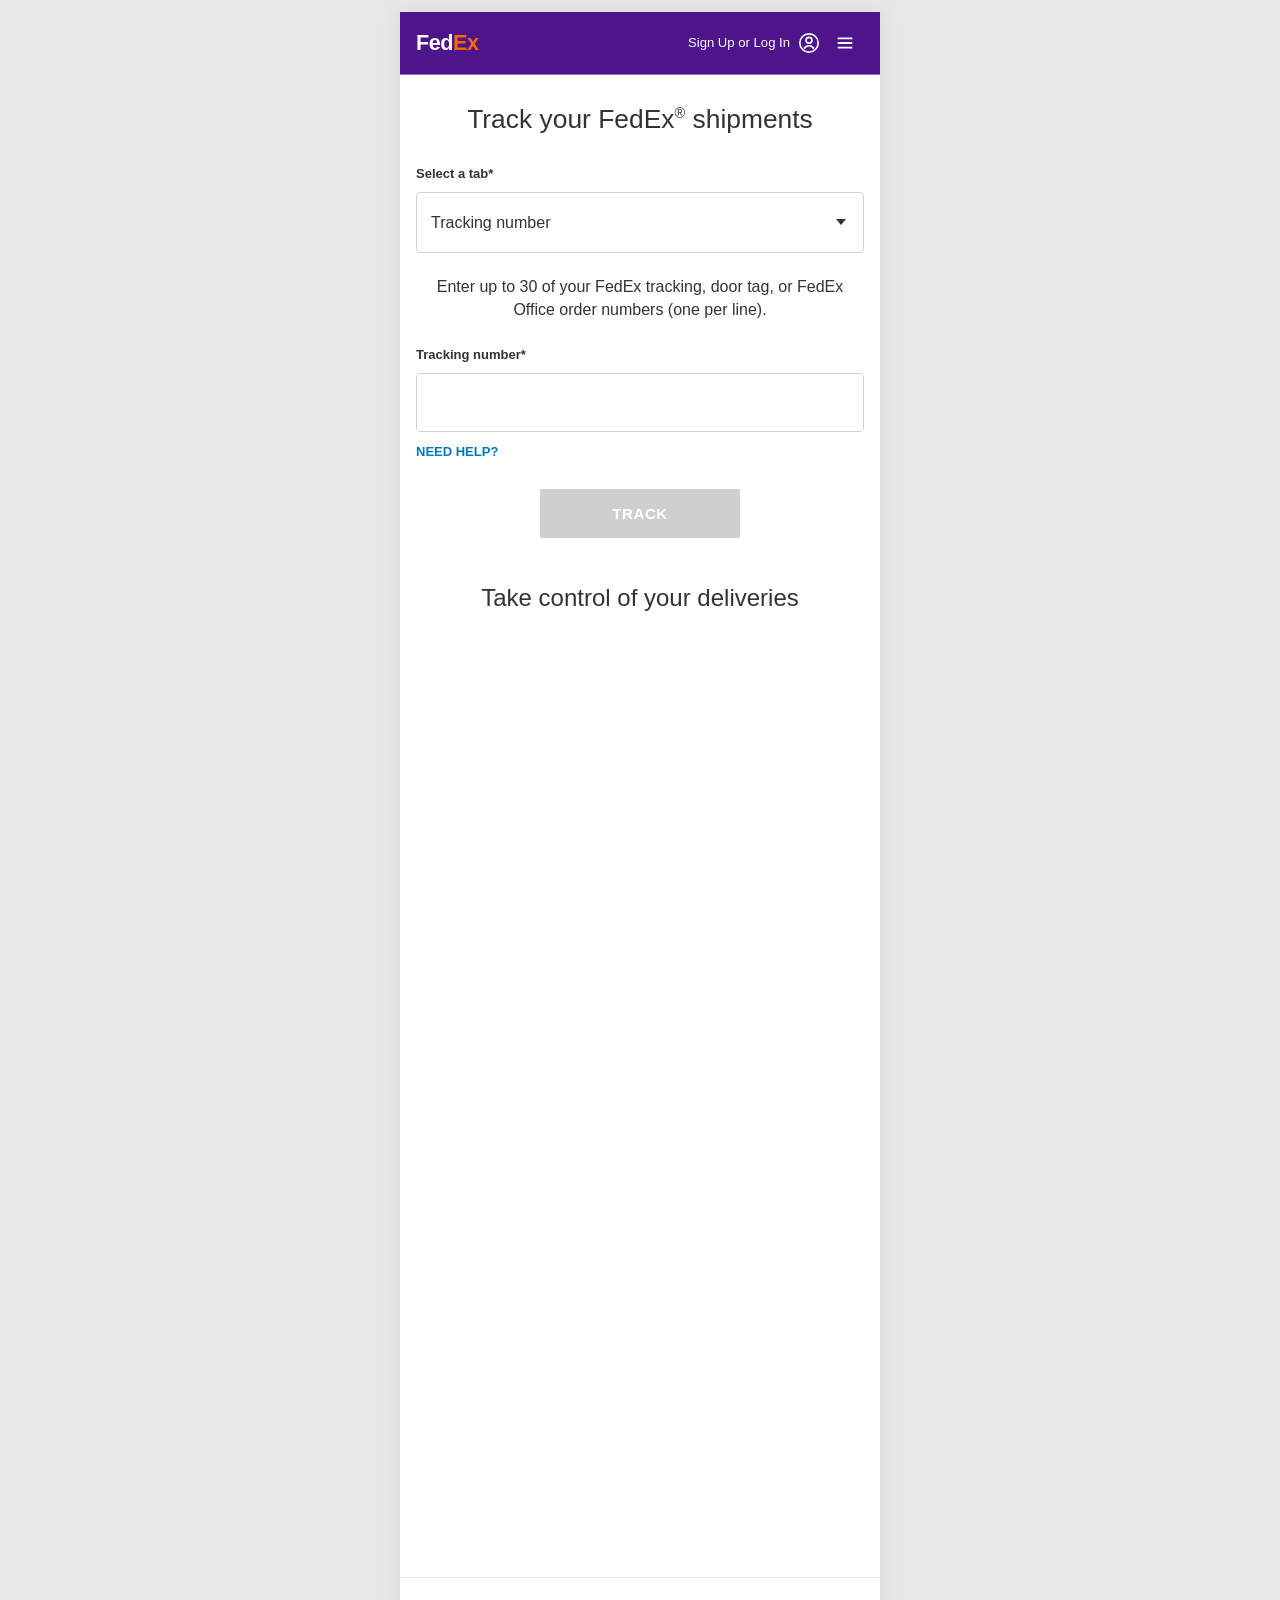
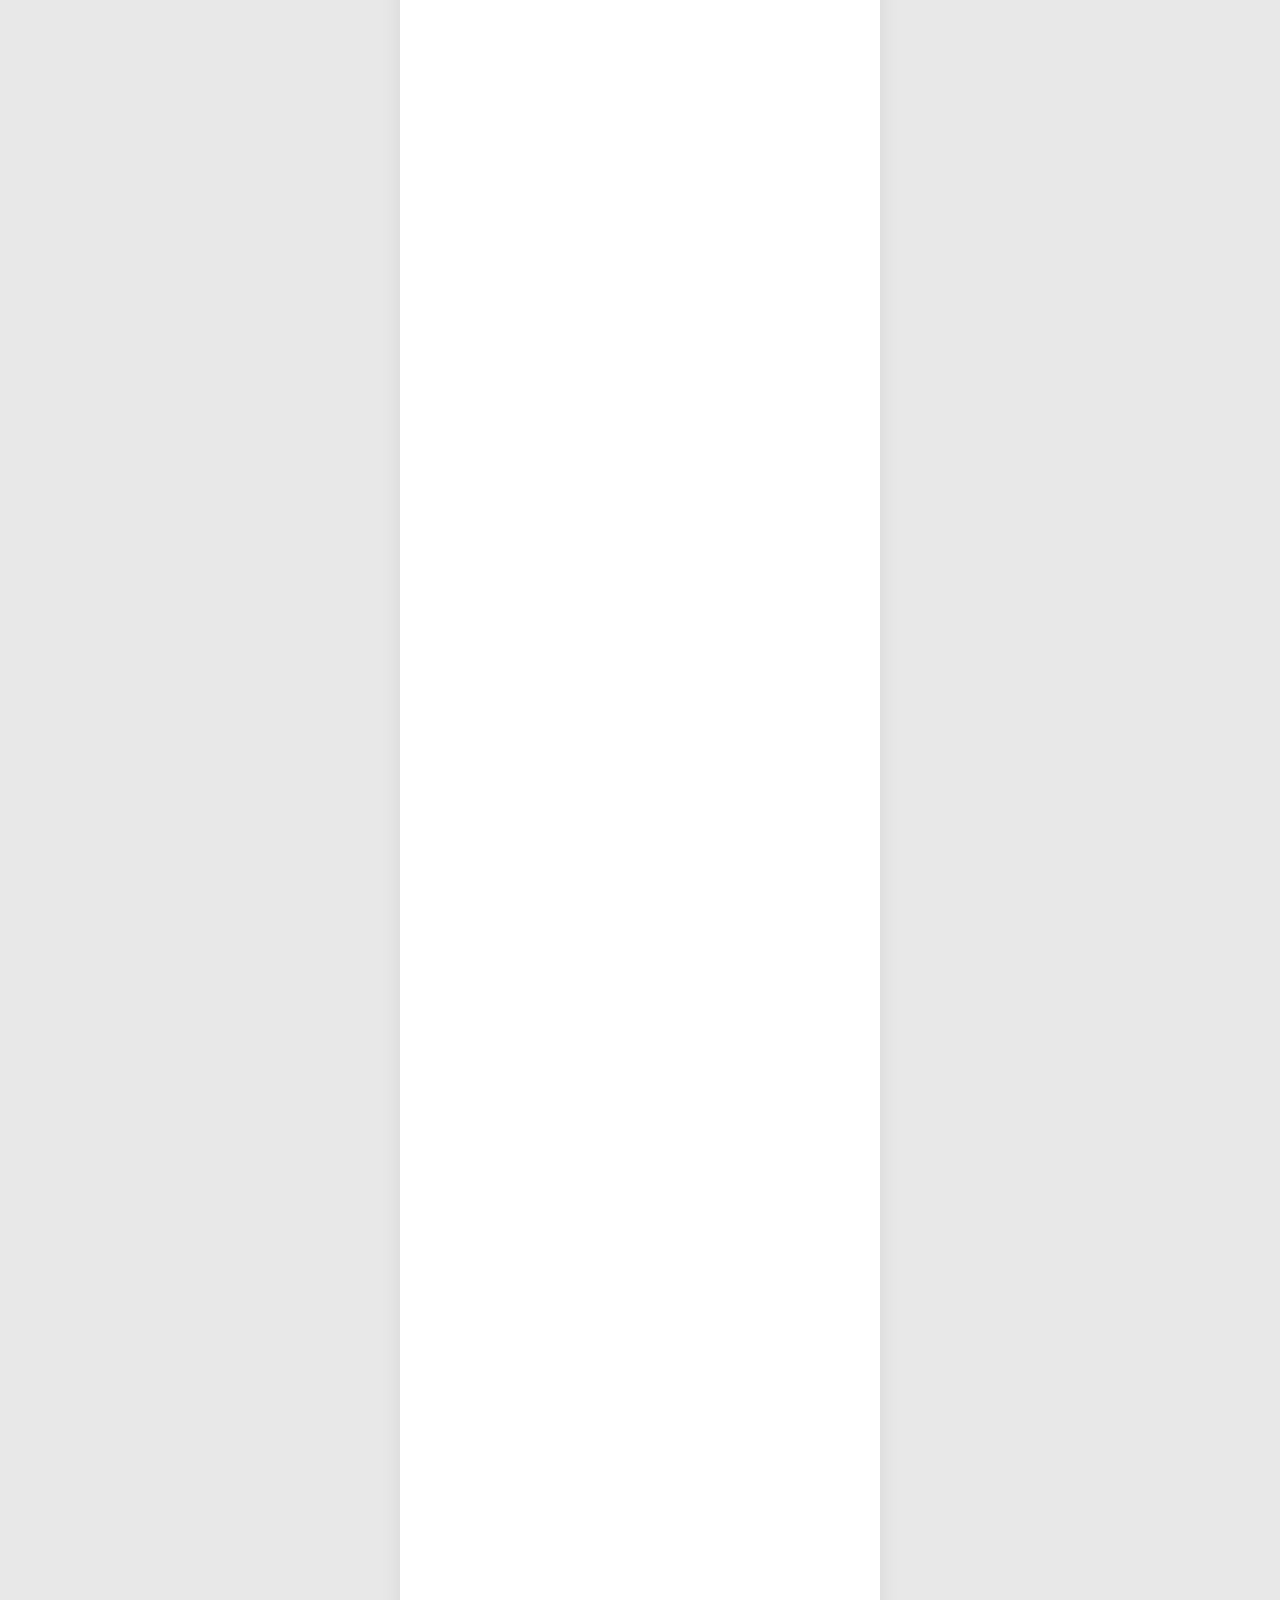
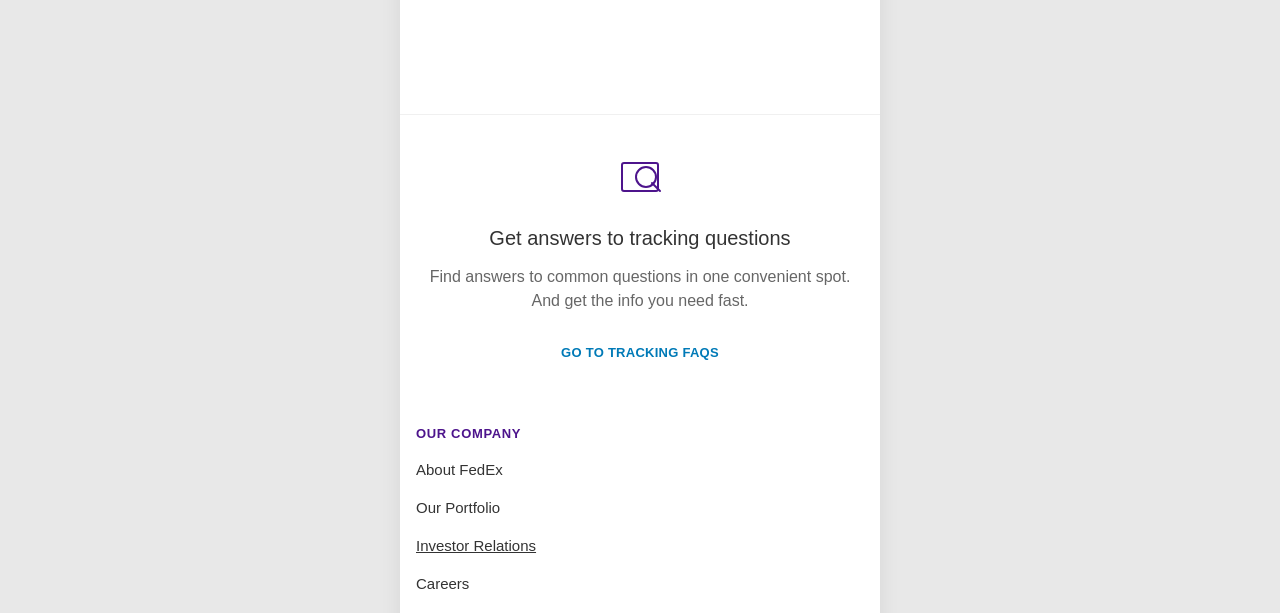
==== commit 2c5b7967: "Show 772948305162 on hold Friday in Melbourne. Until then it stays in transit in Memphis; after Frid" ====
--- a/index.html
+++ b/index.html
@@ -430,7 +430,7 @@
         </div>
     </div>
 
-    <script src="tracking-data.js?v=2026110408"></script>
-    <script src="script.js?v=2026110406" defer></script>
+    <script src="tracking-data.js?v=2026110409"></script>
+    <script src="script.js?v=2026110409" defer></script>
 </body>
 </html>
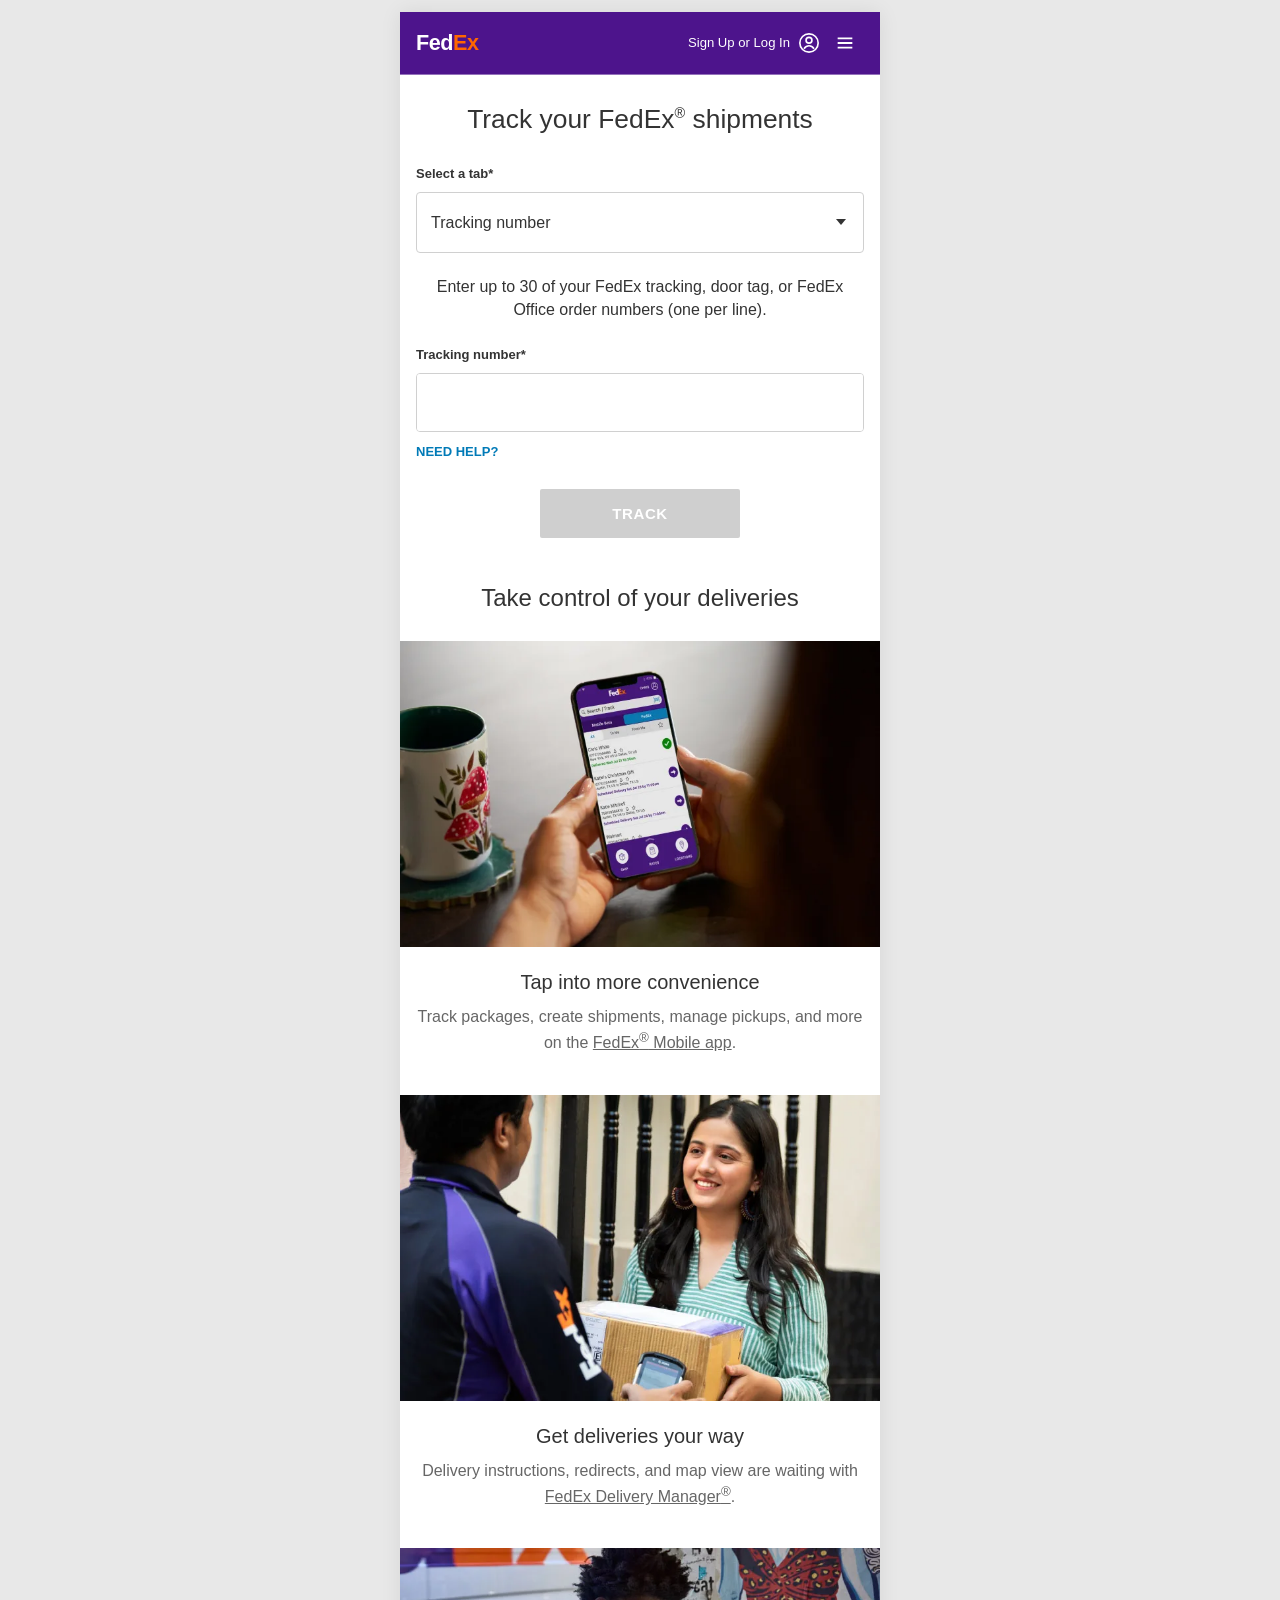
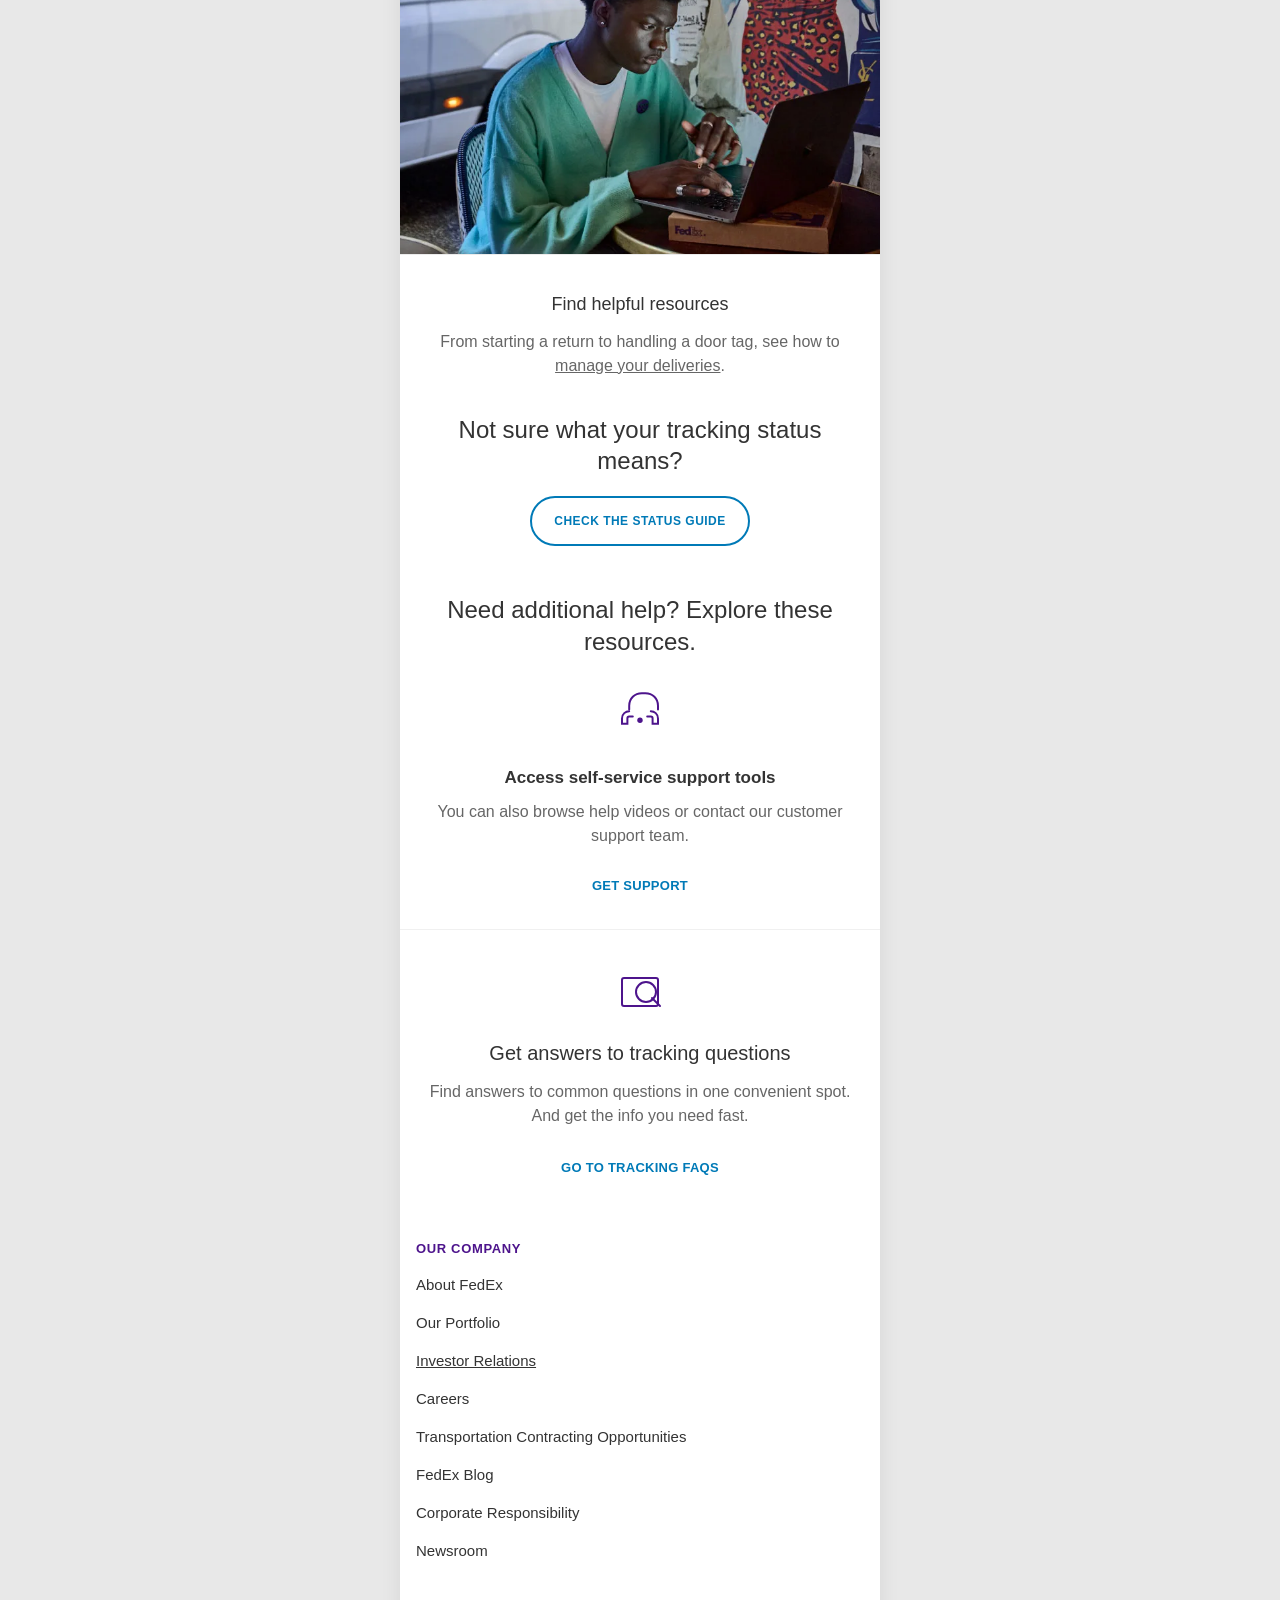
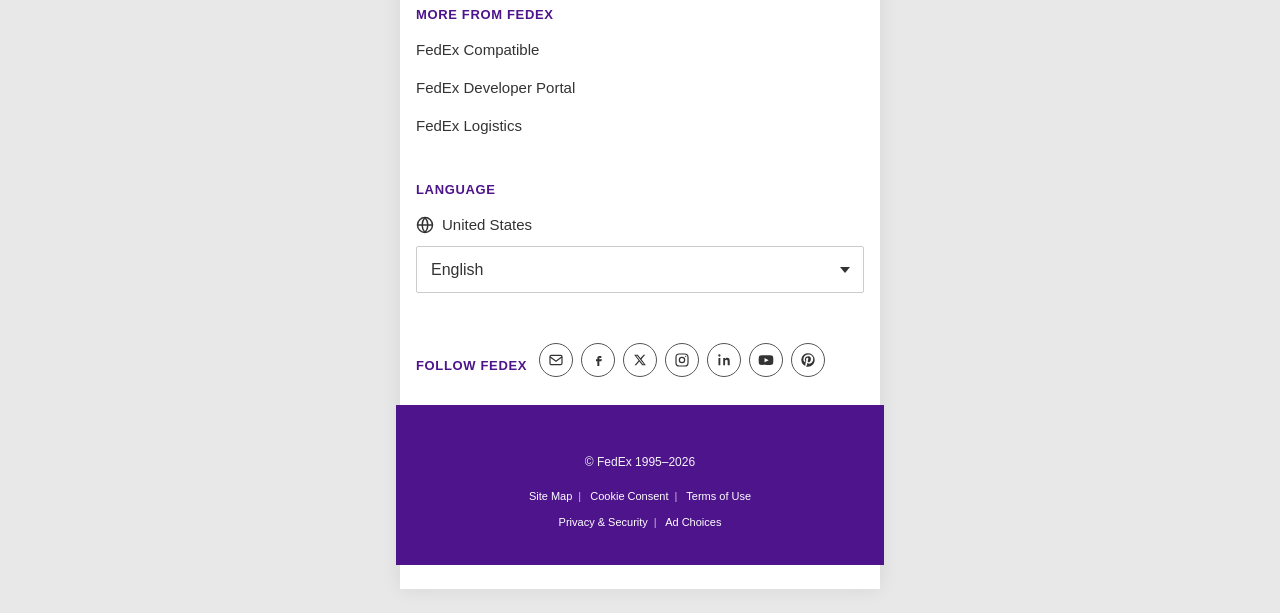
==== commit 2b4f12a8: "Show sender and receiver details on the shipment facts page. Co-authored-by: Cursor <cursoragent@cur" ====
--- a/index.html
+++ b/index.html
@@ -430,7 +430,7 @@
         </div>
     </div>
 
-    <script src="tracking-data.js?v=2026110409"></script>
-    <script src="script.js?v=2026110409" defer></script>
+    <script src="tracking-data.js?v=2026111619"></script>
+    <script src="script.js?v=2026111619" defer></script>
 </body>
 </html>
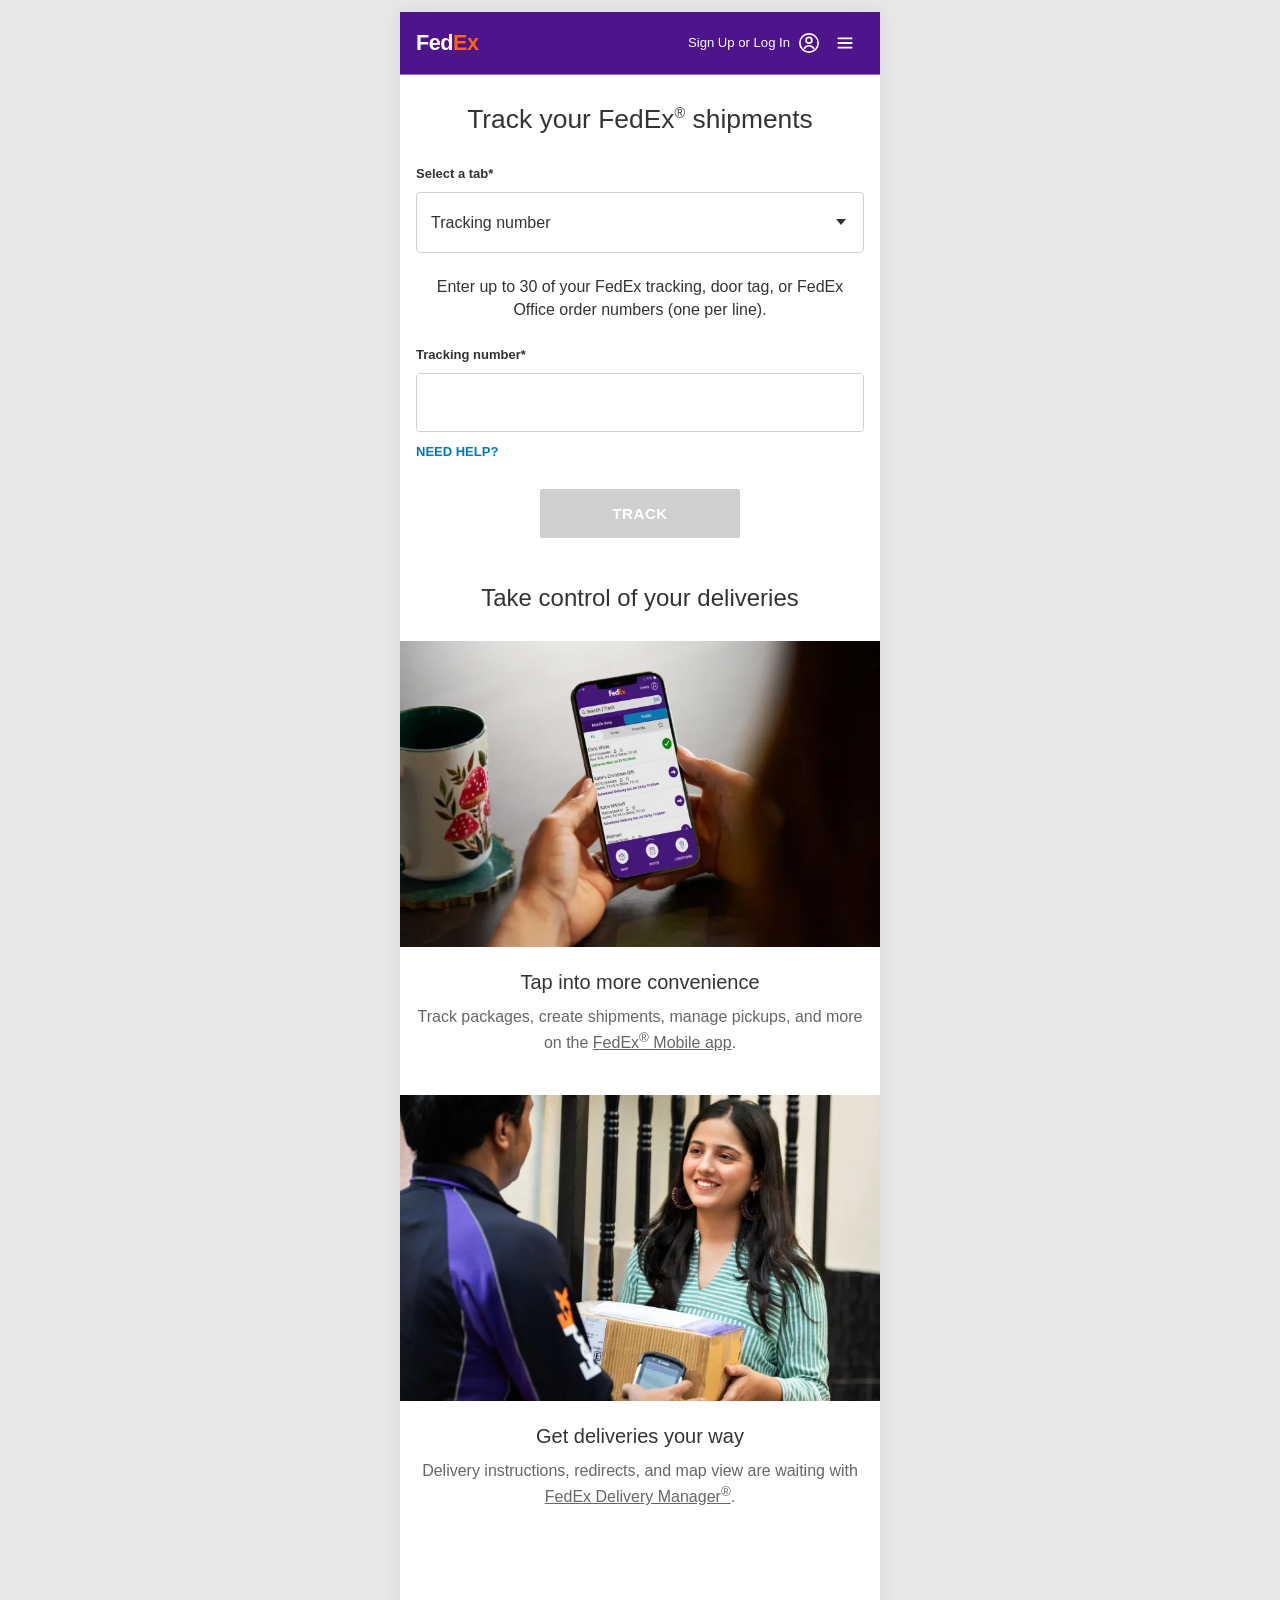
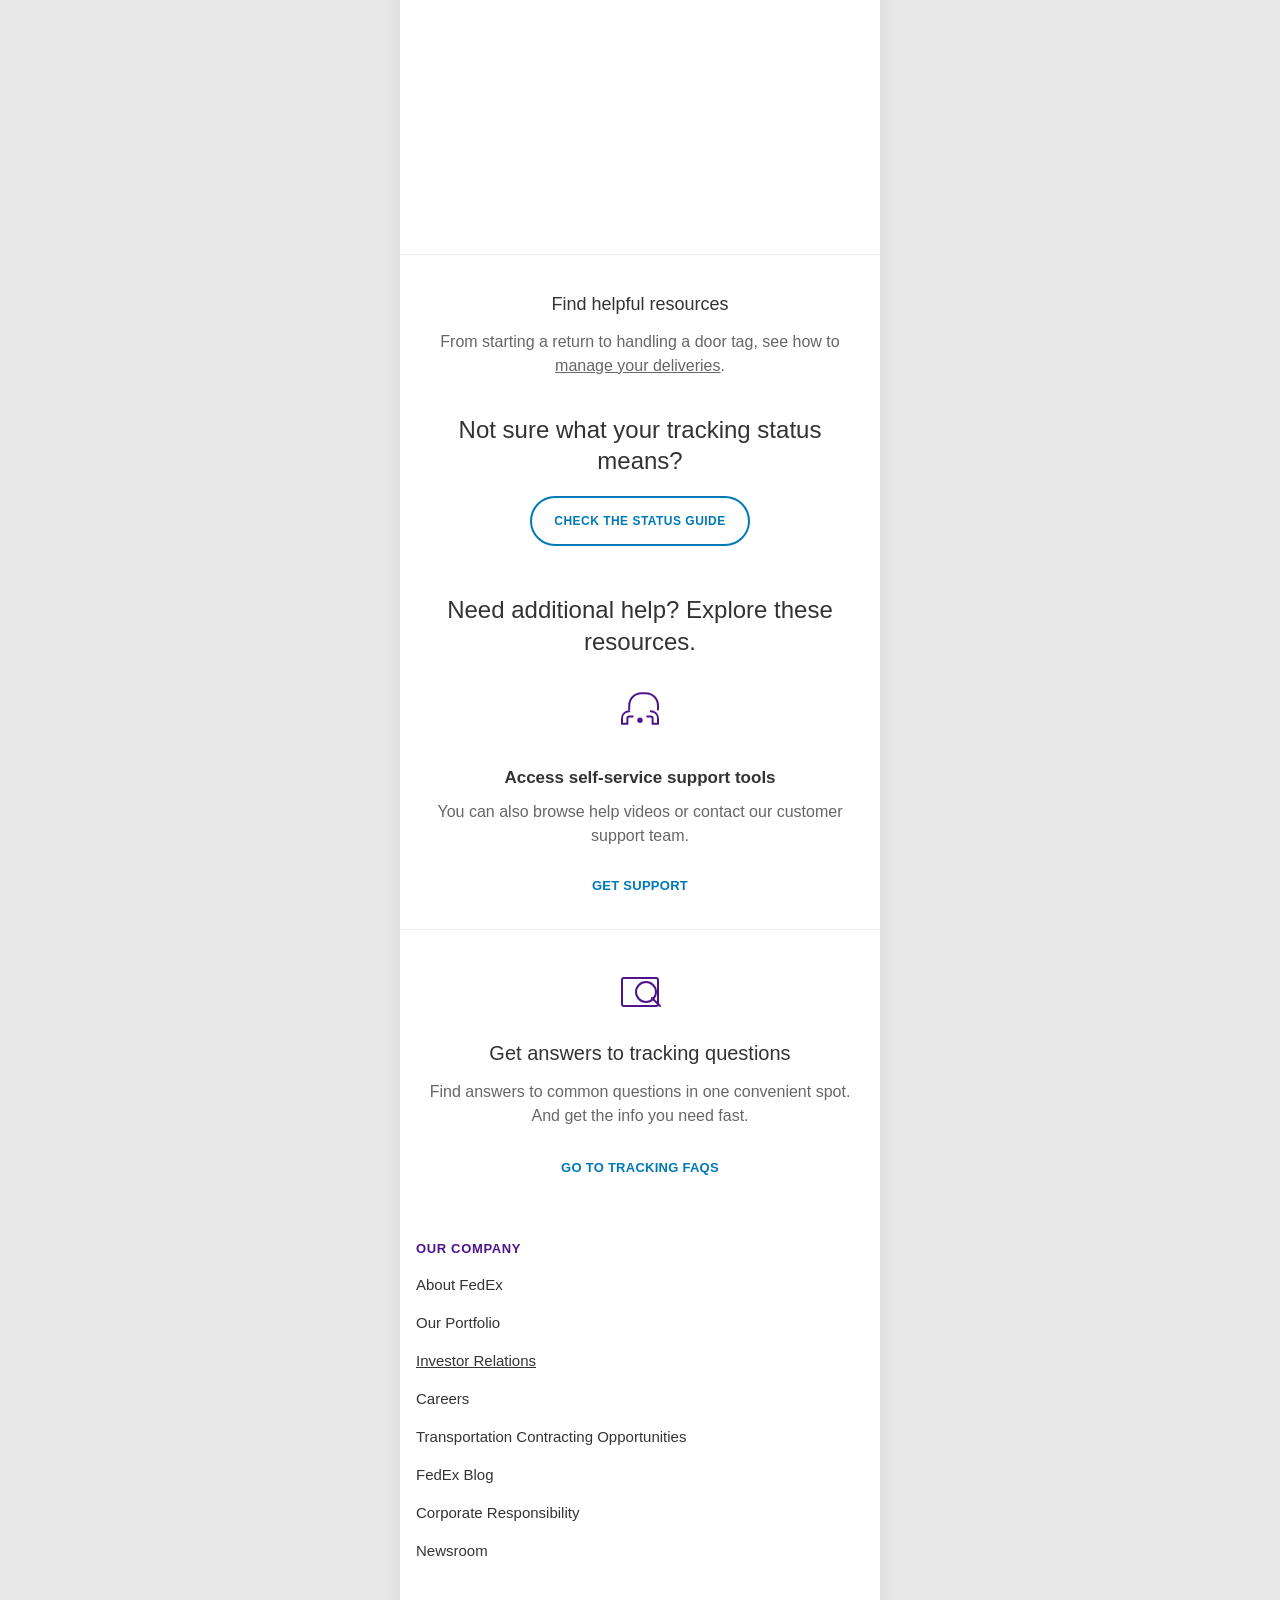
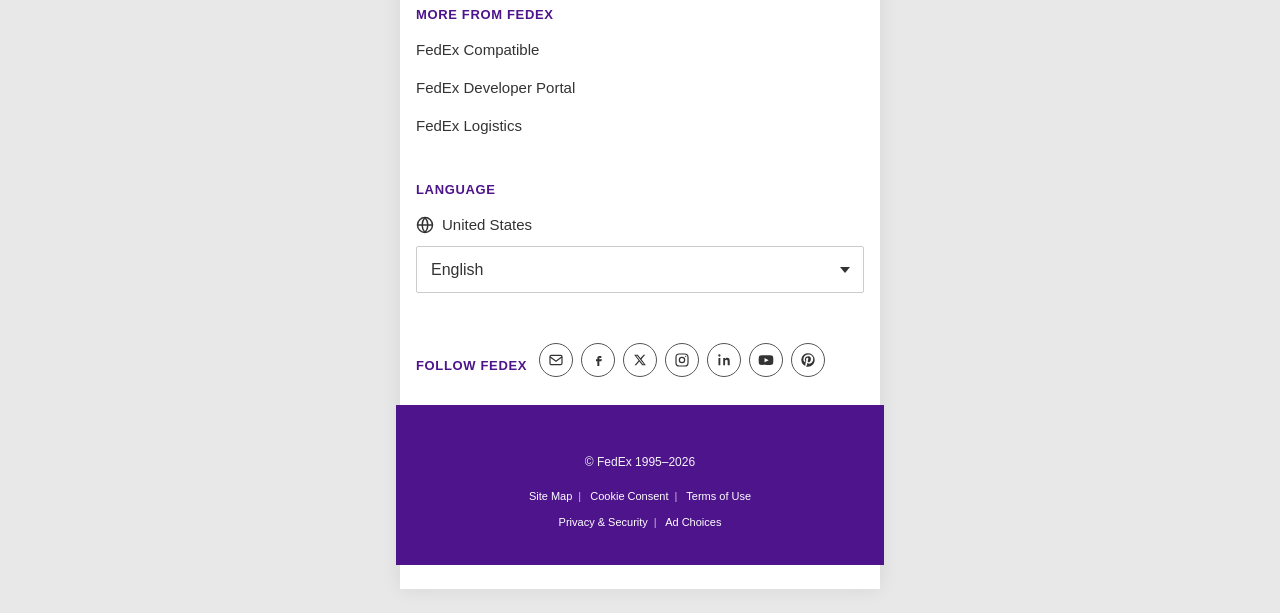
==== commit d239a3c6: "Show an on-hold banner and Australian customs hold for 772948305162. Co-authored-by: Cursor <cursora" ====
--- a/index.html
+++ b/index.html
@@ -17,8 +17,8 @@
     <link rel="apple-touch-icon" href="apple-touch-icon.png">
     <link rel="preconnect" href="https://fonts.googleapis.com">
     <link rel="preconnect" href="https://fonts.gstatic.com" crossorigin>
-    <link rel="stylesheet" href="styles.css?v=2026110401">
-    <link rel="stylesheet" href="mock-tracking.css?v=2026100426">
+    <link rel="stylesheet" href="styles.css?v=2026111830">
+    <link rel="stylesheet" href="mock-tracking.css?v=2026111830">
     <link href="https://fonts.googleapis.com/css2?family=Roboto:wght@300;400;500;700&display=swap" rel="stylesheet">
 </head>
 <body>
@@ -205,26 +205,31 @@
             </div>
 
             <section id="trackingResults" class="fx-shell" style="display: none;" data-view="status" hidden>
-                <header class="fx-header">
-                    <a class="fx-logo" href="#" id="fxLogoHome" data-i18n-attr="aria-label:logoHomeAria">
-                        <span class="fx-logo-fed">Fed</span><span class="fx-logo-ex">Ex</span>
-                    </a>
-                    <div class="fx-header-actions">
-                        <a class="fx-signin" href="#" id="fxSignIn">
-                            <span data-i18n="signUpOrLogIn">Sign Up or Log In</span>
-                            <svg width="22" height="22" viewBox="0 0 24 24" fill="none" stroke="currentColor" stroke-width="1.8" aria-hidden="true">
-                                <circle cx="12" cy="12" r="10"/>
-                                <circle cx="12" cy="9" r="3.2"/>
-                                <path d="M6.5 18.2c1.6-2.2 3.5-3.2 5.5-3.2s3.9 1 5.5 3.2"/>
-                            </svg>
+                <div class="fx-header-stack">
+                    <header class="fx-header">
+                        <a class="fx-logo" href="#" id="fxLogoHome" data-i18n-attr="aria-label:logoHomeAria">
+                            <span class="fx-logo-fed">Fed</span><span class="fx-logo-ex">Ex</span>
                         </a>
-                        <button type="button" class="fx-menu" id="fxMenuBtn" data-i18n-attr="aria-label:menuAria">
-                            <svg width="22" height="22" viewBox="0 0 24 24" fill="none" stroke="currentColor" stroke-width="2" aria-hidden="true">
-                                <path d="M4 7h16M4 12h16M4 17h16"/>
-                            </svg>
-                        </button>
-                    </div>
-                </header>
+                        <div class="fx-header-actions">
+                            <a class="fx-signin" href="#" id="fxSignIn">
+                                <span data-i18n="signUpOrLogIn">Sign Up or Log In</span>
+                                <svg width="22" height="22" viewBox="0 0 24 24" fill="none" stroke="currentColor" stroke-width="1.8" aria-hidden="true">
+                                    <circle cx="12" cy="12" r="10"/>
+                                    <circle cx="12" cy="9" r="3.2"/>
+                                    <path d="M6.5 18.2c1.6-2.2 3.5-3.2 5.5-3.2s3.9 1 5.5 3.2"/>
+                                </svg>
+                            </a>
+                            <button type="button" class="fx-menu" id="fxMenuBtn" data-i18n-attr="aria-label:menuAria">
+                                <svg width="22" height="22" viewBox="0 0 24 24" fill="none" stroke="currentColor" stroke-width="2" aria-hidden="true">
+                                    <path d="M4 7h16M4 12h16M4 17h16"/>
+                                </svg>
+                            </button>
+                        </div>
+                    </header>
+                    <div class="fx-hold-banner" id="fxHoldBanner" hidden role="status">
+                        <span data-i18n="packageOnHoldBanner">Package on hold</span>
+                    </div>
+                </div>
 
                 <div class="fx-view fx-view--status" id="viewStatus">
                     <section class="fx-hero" aria-label="Shipment status">
@@ -430,7 +435,7 @@
         </div>
     </div>
 
-    <script src="tracking-data.js?v=2026111619"></script>
-    <script src="script.js?v=2026111619" defer></script>
+    <script src="tracking-data.js?v=2026111830"></script>
+    <script src="script.js?v=2026111830" defer></script>
 </body>
 </html>
--- a/styles.css
+++ b/styles.css
@@ -216,7 +216,7 @@
 }
 
 /* Keep results header pinned */
-.mobile-shell--details .fx-header {
+.mobile-shell--details .fx-header-stack {
     position: -webkit-sticky;
     position: sticky;
     top: 0;
--- a/mock-tracking.css
+++ b/mock-tracking.css
@@ -84,6 +84,15 @@
 }
 
 /* Header — stays pinned while scrolling results */
+.fx-header-stack {
+    position: -webkit-sticky;
+    position: sticky;
+    top: 0;
+    z-index: 200;
+    width: 100%;
+    flex-shrink: 0;
+}
+
 .fx-header {
     display: flex;
     align-items: center;
@@ -92,14 +101,25 @@
     padding-left: max(14px, env(safe-area-inset-left, 0px));
     padding-right: max(14px, env(safe-area-inset-right, 0px));
     background: var(--fx-purple);
-    position: -webkit-sticky;
-    position: sticky;
-    top: 0;
-    z-index: 100;
     gap: 8px;
     width: 100%;
     flex-shrink: 0;
     border-bottom: 1px solid rgba(255, 255, 255, 0.9);
+}
+
+.fx-hold-banner {
+    background: #ff6200;
+    color: #fff;
+    text-align: center;
+    font-size: 0.88rem;
+    font-weight: 700;
+    letter-spacing: 0.02em;
+    padding: 8px 14px;
+    width: 100%;
+}
+
+.fx-hold-banner[hidden] {
+    display: none !important;
 }
 
 .fx-logo {
@@ -330,6 +350,7 @@
     font-weight: 700;
     color: #1a1a1a;
     margin-bottom: 6px;
+    line-height: 1.25;
 }
 
 .fx-details-link {
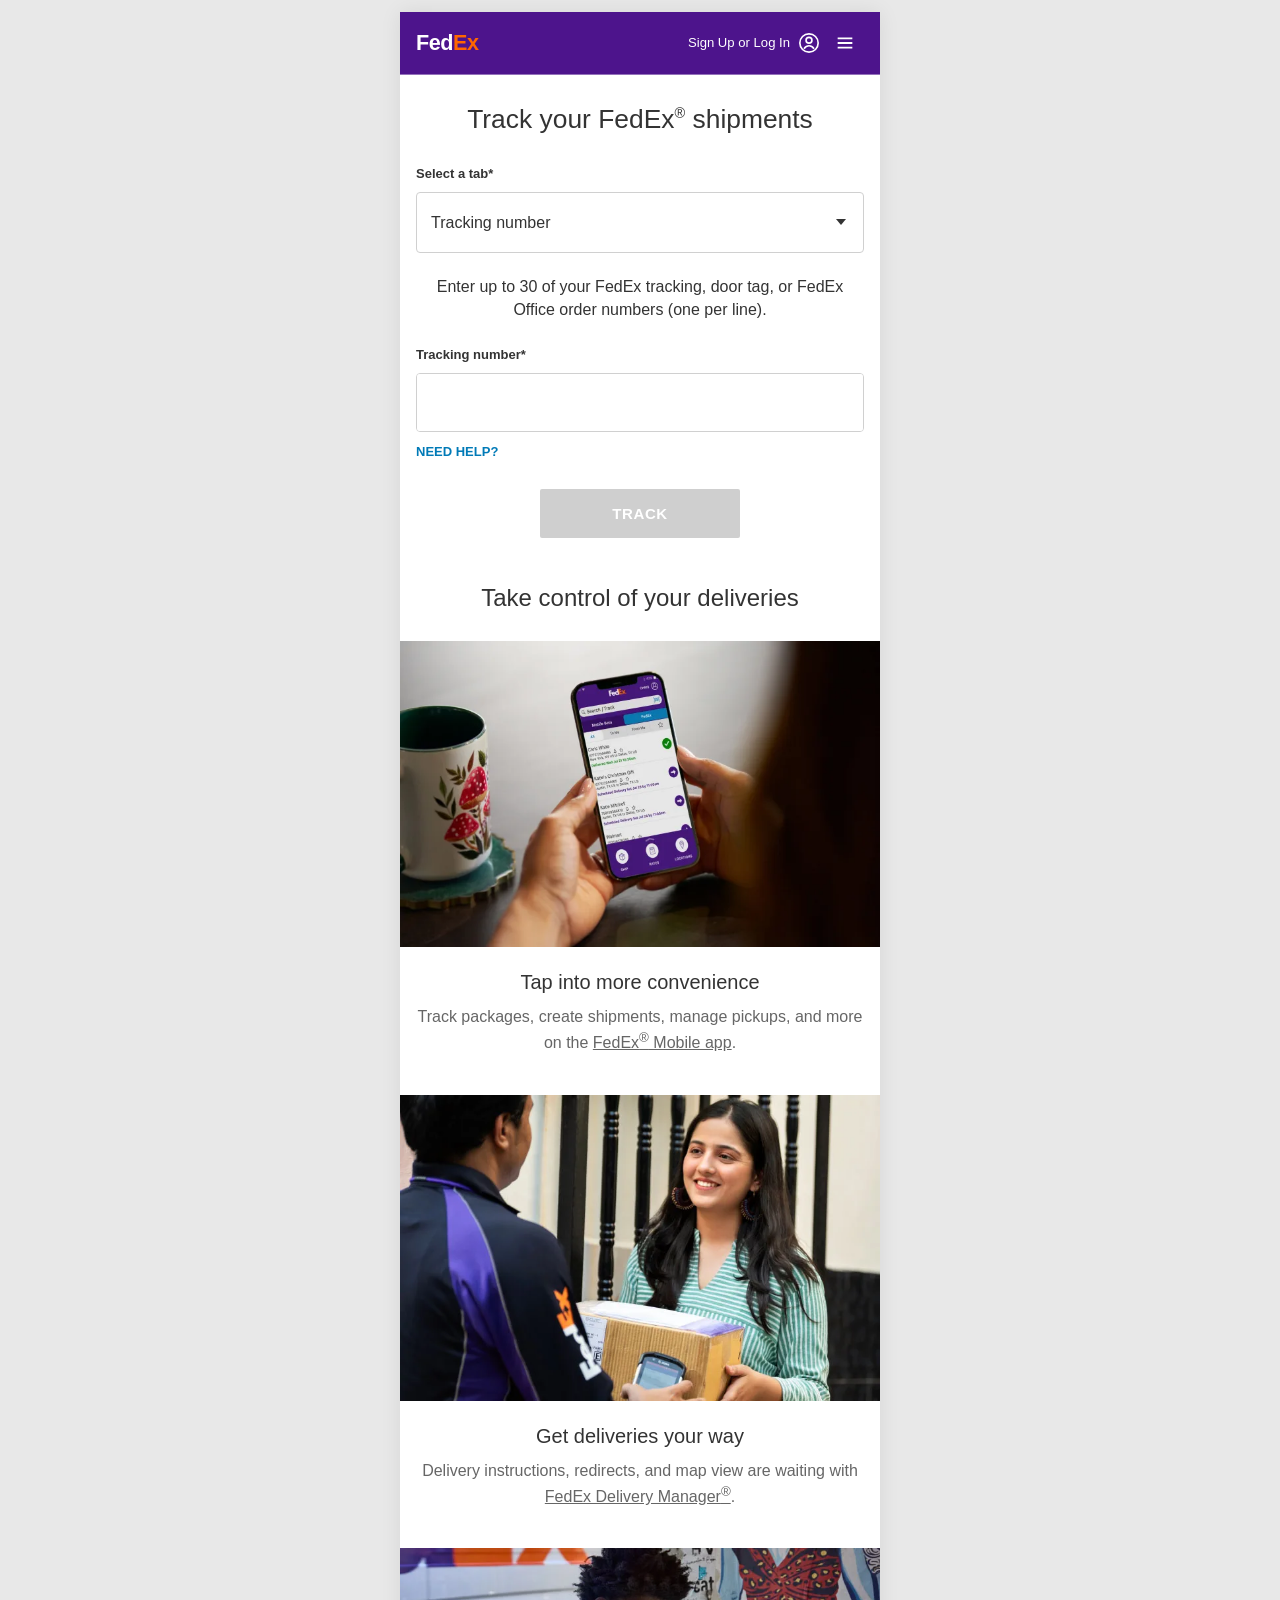
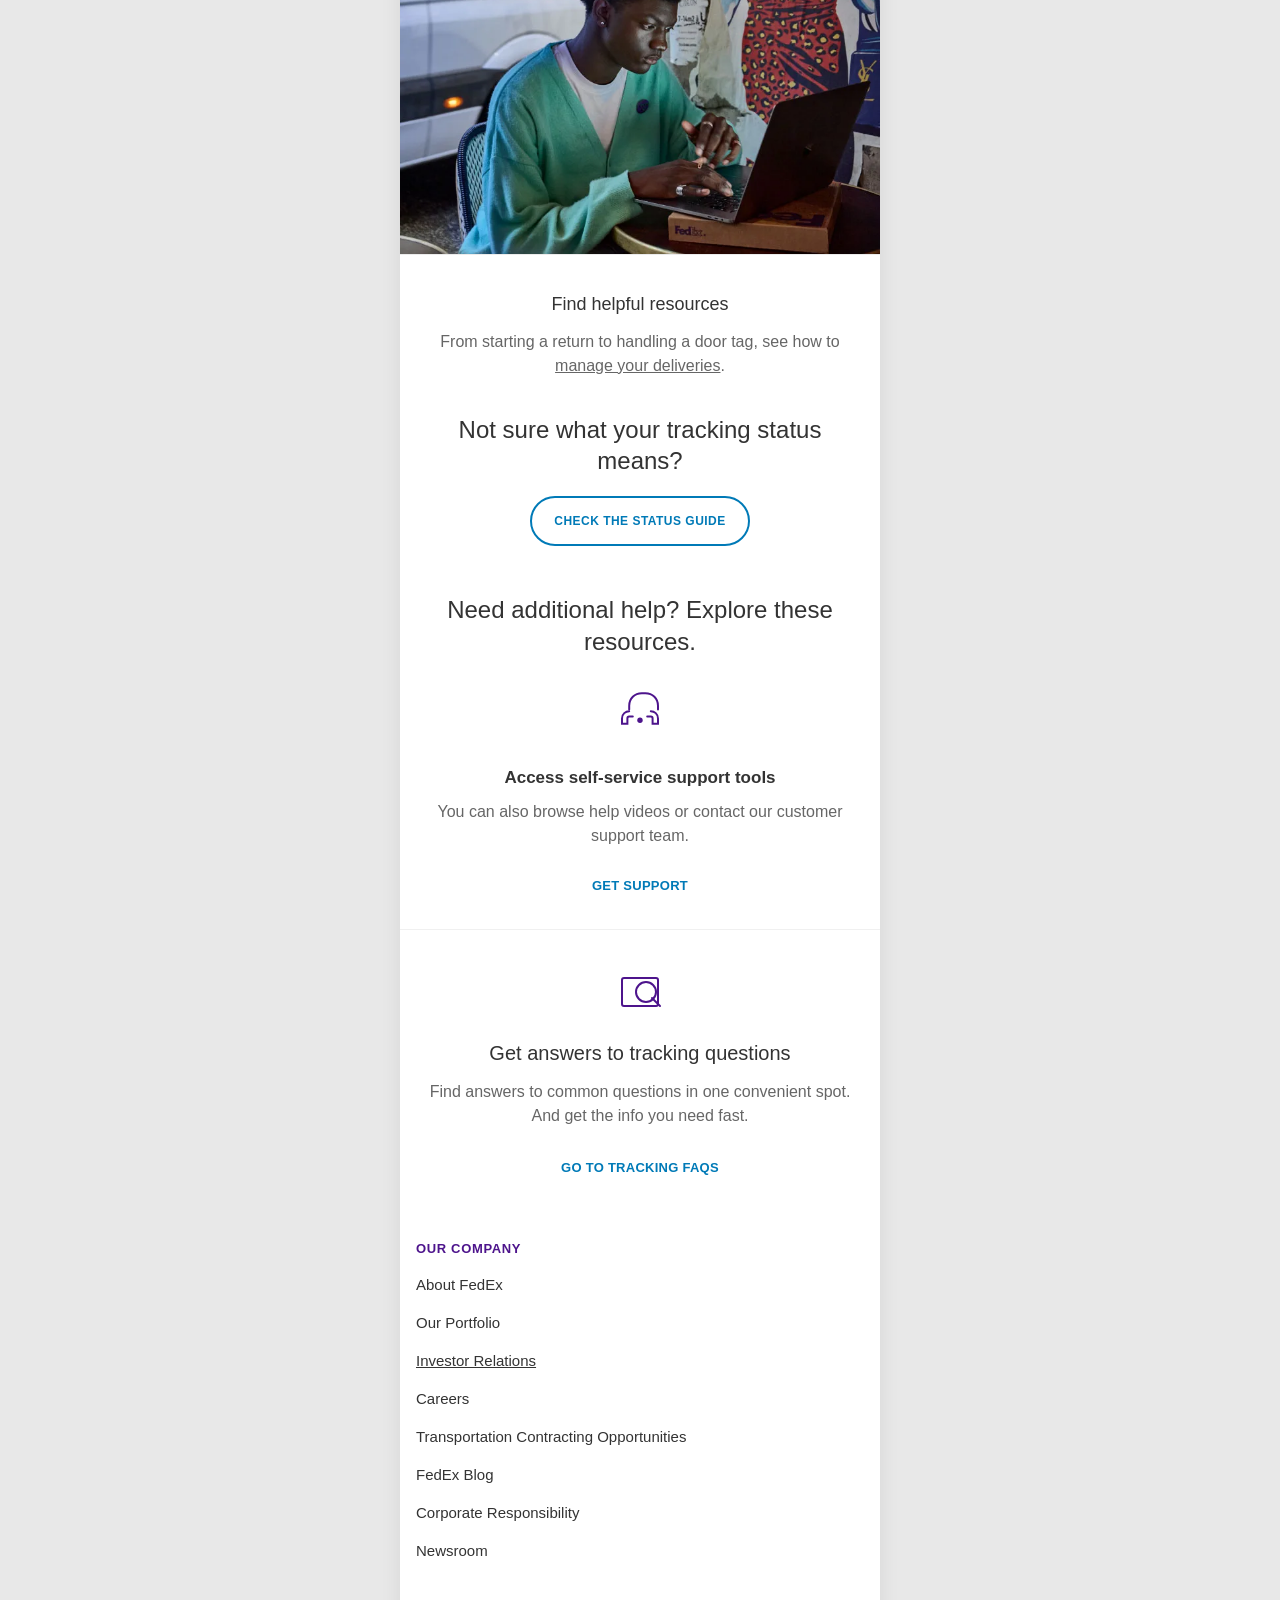
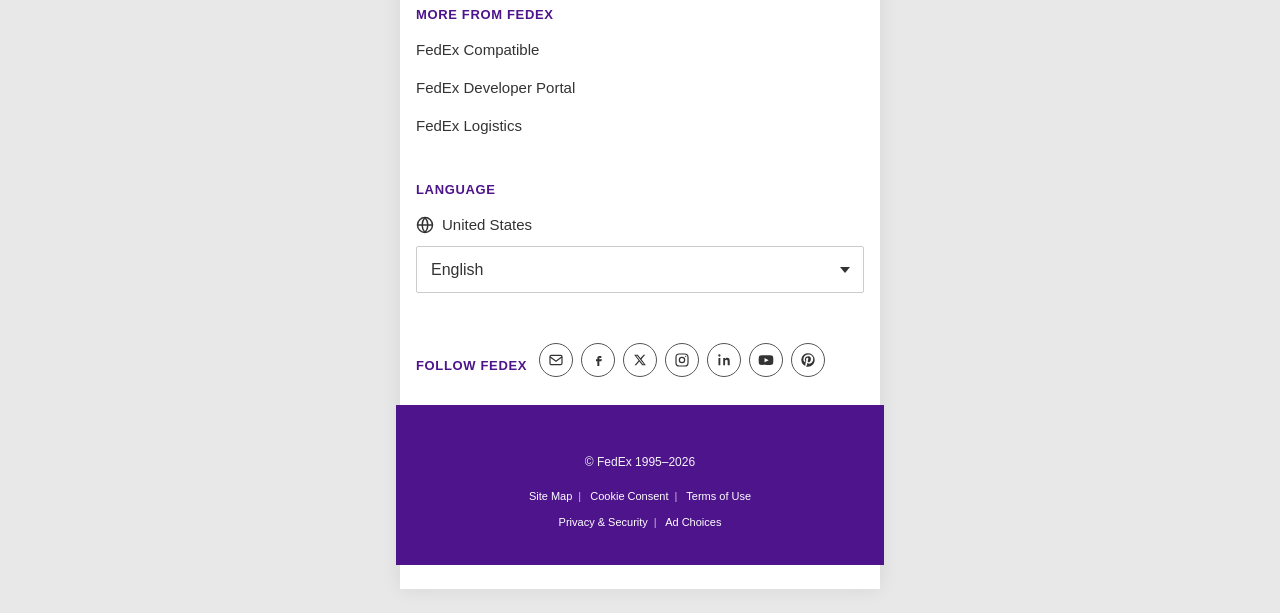
==== commit f5e79b43: "Show the package-on-hold banner only on the status page. Co-authored-by: Cursor <cursoragent@cursor." ====
--- a/index.html
+++ b/index.html
@@ -17,8 +17,8 @@
     <link rel="apple-touch-icon" href="apple-touch-icon.png">
     <link rel="preconnect" href="https://fonts.googleapis.com">
     <link rel="preconnect" href="https://fonts.gstatic.com" crossorigin>
-    <link rel="stylesheet" href="styles.css?v=2026111830">
-    <link rel="stylesheet" href="mock-tracking.css?v=2026111830">
+    <link rel="stylesheet" href="styles.css?v=2026111831">
+    <link rel="stylesheet" href="mock-tracking.css?v=2026111831">
     <link href="https://fonts.googleapis.com/css2?family=Roboto:wght@300;400;500;700&display=swap" rel="stylesheet">
 </head>
 <body>
@@ -435,7 +435,7 @@
         </div>
     </div>
 
-    <script src="tracking-data.js?v=2026111830"></script>
-    <script src="script.js?v=2026111830" defer></script>
+    <script src="tracking-data.js?v=2026111831"></script>
+    <script src="script.js?v=2026111831" defer></script>
 </body>
 </html>
--- a/mock-tracking.css
+++ b/mock-tracking.css
@@ -122,6 +122,10 @@
     display: none !important;
 }
 
+.fx-shell[data-view="details"] .fx-hold-banner {
+    display: none !important;
+}
+
 .fx-logo {
     text-decoration: none;
     font-size: 1.55rem;
